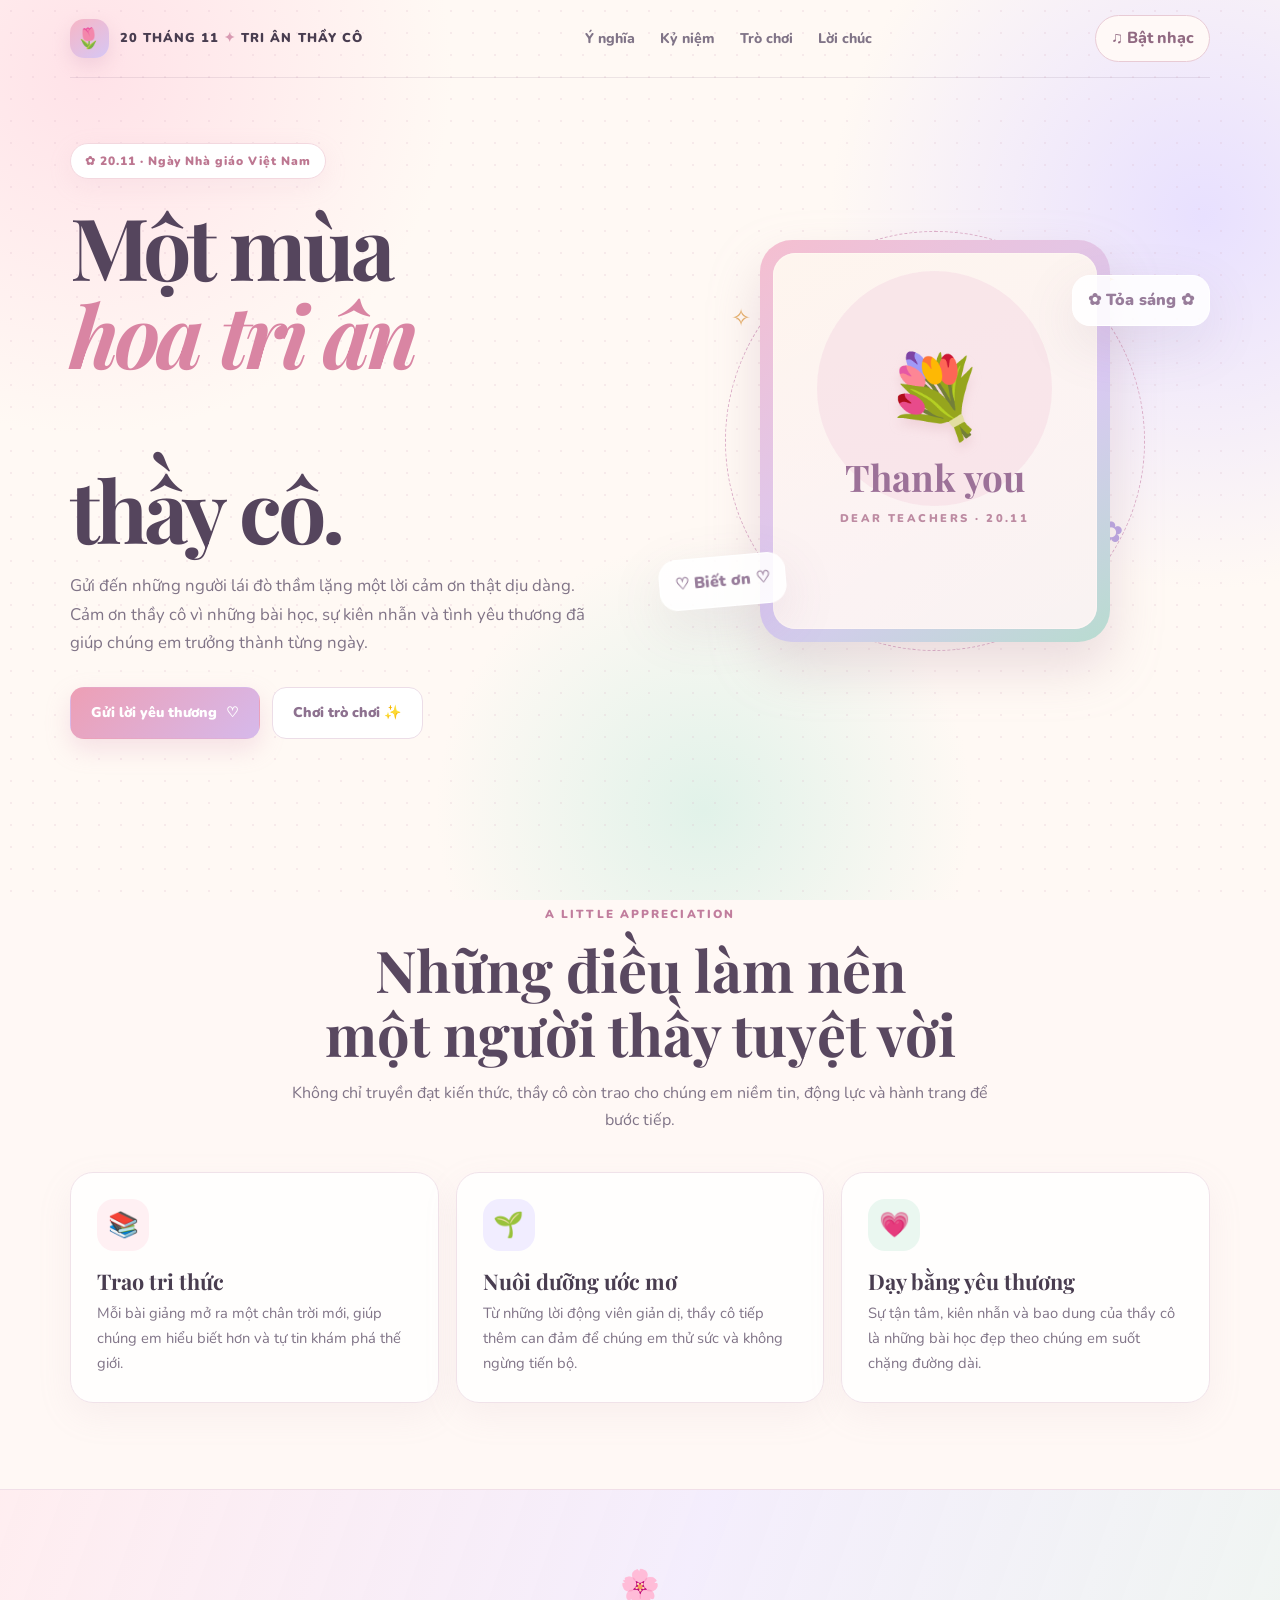
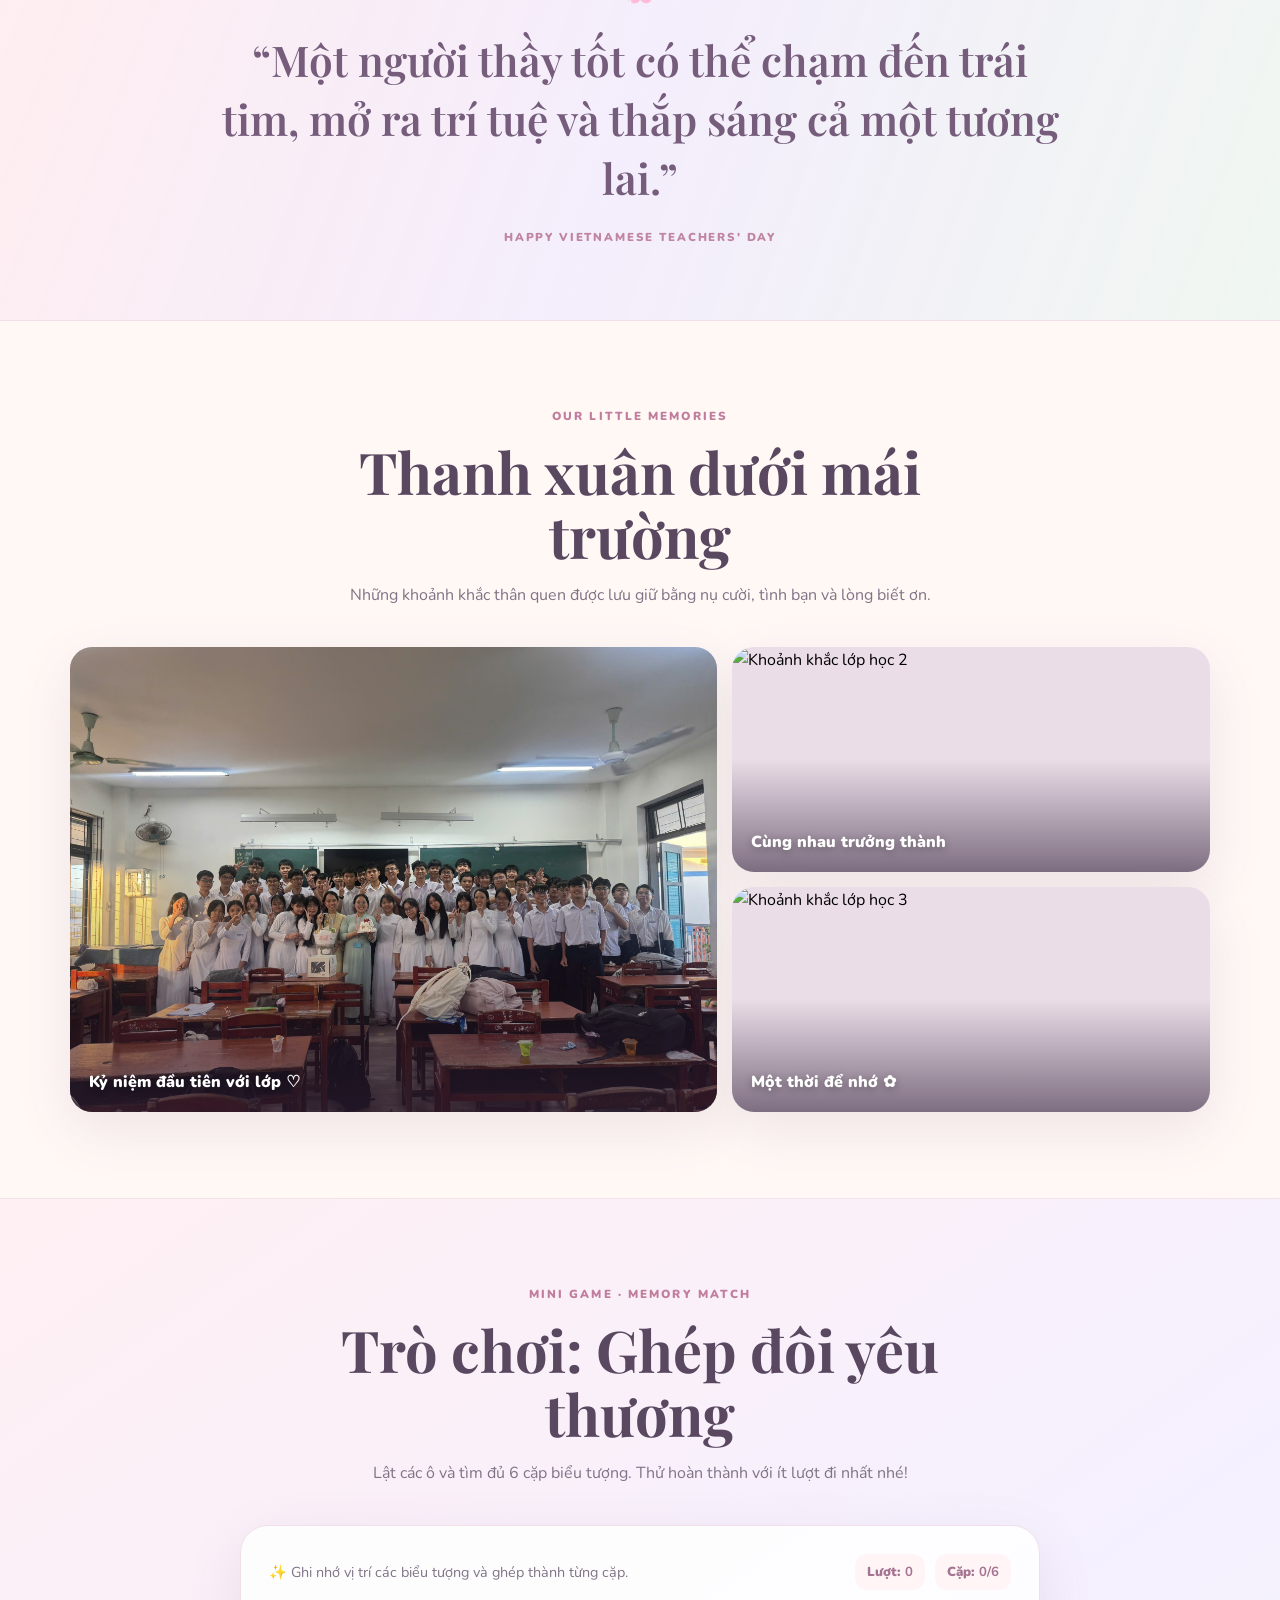
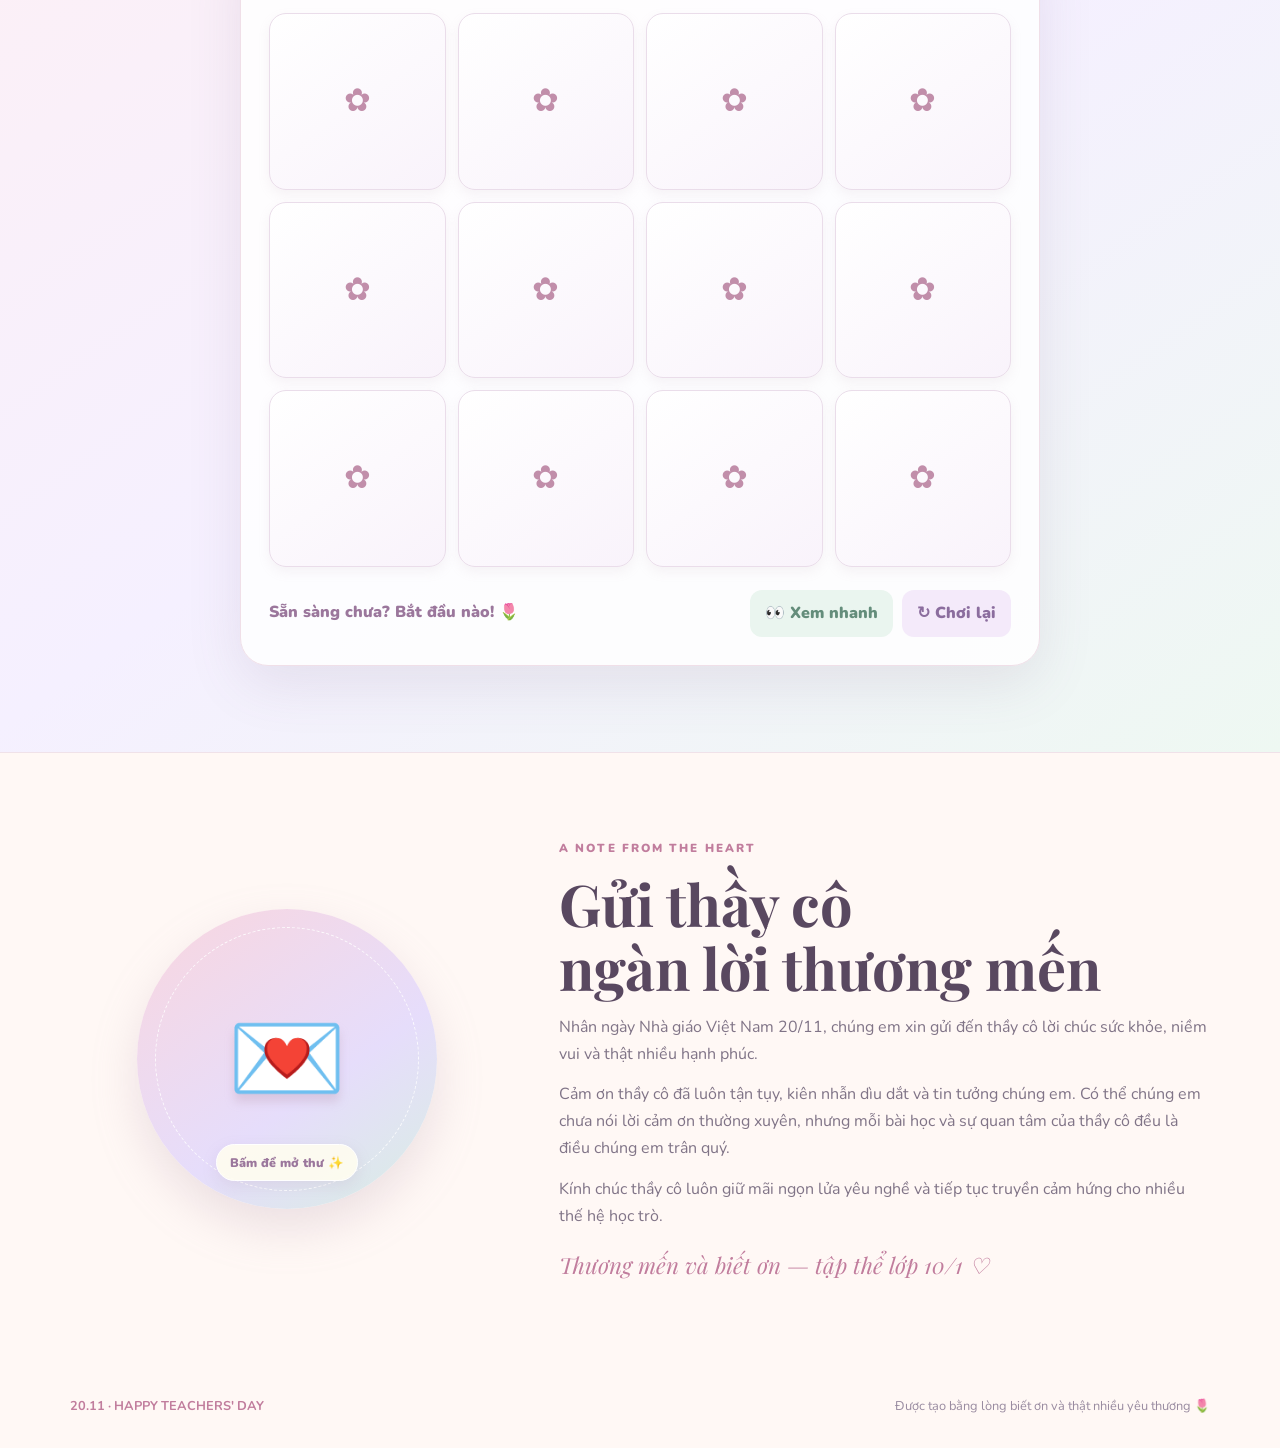
==== index.html @ 90477f78 "Implement memory modal for first memory photo Add modal for displaying special memory and its intera" ====
<!doctype html>
<html lang="vi">
<head>
<meta charset="utf-8">
<meta name="viewport" content="width=device-width,initial-scale=1">
<meta name="theme-color" content="#fff4f0">
<title>20/11 — Gửi ngàn lời tri ân</title>
<meta name="description" content="Một góc nhỏ dễ thương để gửi lời biết ơn đến thầy cô nhân ngày Nhà giáo Việt Nam 20/11.">
<link rel="preconnect" href="https://fonts.googleapis.com">
<link rel="preconnect" href="https://fonts.gstatic.com" crossorigin>
<link href="https://fonts.googleapis.com/css2?family=DM+Sans:wght@400;500;600;700;800&family=Nunito:wght@400;500;600;700;800;900&family=Playfair+Display:wght@600;700&display=swap" rel="stylesheet">
<style>
:root{
 --ink:#493d50;--muted:#807487;--pink:#ef9db2;--pink2:#ffd9df;--lav:#c9b9ec;
 --cream:#fff9ef;--mint:#c7e5d9;--yellow:#f5d995;--white:#fffdfb;
 --shadow:0 18px 55px rgba(119,91,120,.12);--line:rgba(116,91,122,.13);
 --sans:"Nunito","DM Sans",sans-serif;--serif:"Playfair Display",Georgia,serif;
}
*{box-sizing:border-box}html{scroll-behavior:smooth}
body{margin:0;color:var(--ink);font-family:var(--sans);line-height:1.7;overflow-x:hidden;background:#fff8f5}
body:before{content:"";position:fixed;inset:0;z-index:-3;background:
 radial-gradient(circle at 7% 8%,#ffe2e8 0,transparent 25%),
 radial-gradient(circle at 94% 24%,#e8e0ff 0,transparent 27%),
 radial-gradient(circle at 55% 90%,#e1f2e9 0,transparent 25%),#fff9f4}
body:after{content:"";position:fixed;inset:0;z-index:-2;pointer-events:none;opacity:.22;background-image:radial-gradient(#d8b8c7 1px,transparent 1px);background-size:22px 22px}
a{color:inherit;text-decoration:none}button{font:inherit}.wrap{width:min(1140px,calc(100% - 42px));margin:auto}
header{height:78px;display:flex;align-items:center;justify-content:space-between;border-bottom:1px solid var(--line);position:relative;z-index:5}
.brand{display:flex;align-items:center;gap:11px;font-weight:900;letter-spacing:.08em;font-size:.8rem}
.brand-icon{width:39px;height:39px;border-radius:14px;background:linear-gradient(145deg,#f7b6c5,#d6c7f5);display:grid;place-items:center;color:white;font-size:1.25rem;box-shadow:0 7px 18px #d8a9c455}
nav{display:flex;gap:25px;color:var(--muted);font-size:.88rem;font-weight:800}nav a:hover{color:#d87999}
.music{border:1px solid #e8cbd5;background:#fff9f7;color:#916a82;border-radius:99px;padding:9px 15px;font-weight:800;cursor:pointer;transition:.2s}.music:hover{transform:translateY(-2px);box-shadow:var(--shadow)}
.hero{min-height:650px;display:grid;grid-template-columns:1fr 1fr;align-items:center;gap:38px;padding:65px 0 80px;position:relative}
.pill{display:inline-flex;align-items:center;gap:8px;background:#fff;border:1px solid #f3d8df;border-radius:99px;padding:7px 14px;color:#bd7791;font-size:.75rem;font-weight:900;letter-spacing:.08em;box-shadow:0 7px 25px #dcaec022}
h1{font:700 clamp(3.4rem,6.7vw,6.2rem)/1.02 var(--serif);letter-spacing:-.045em;margin:23px 0 20px;color:#55455d}
h1 span{display:block;color:#d985a3;font-style:italic}
.hero p{color:var(--muted);font-size:1.05rem;max-width:520px}
.actions{display:flex;gap:12px;flex-wrap:wrap;margin-top:29px}.btn{display:inline-flex;align-items:center;justify-content:center;gap:9px;padding:13px 20px;border-radius:14px;font-weight:900;font-size:.88rem;transition:.25s;cursor:pointer;border:1px solid transparent}
.btn-primary{background:linear-gradient(135deg,#ed9fb5,#d6b9eb);color:white;box-shadow:0 10px 24px #d99bb744}.btn-primary:hover{transform:translateY(-4px);box-shadow:0 15px 30px #d99bb766}
.btn-soft{background:#fff;border-color:#ecdde7;color:#8d718f}.btn-soft:hover{border-color:#d9bce6;transform:translateY(-3px)}
.hero-art{min-height:475px;position:relative;display:grid;place-items:center}
.art-halo{position:absolute;width:min(420px,88%);aspect-ratio:1;border-radius:50%;border:1px dashed #dcaec8;animation:spin 42s linear infinite}
.art-halo:before,.art-halo:after{content:"✿";position:absolute;color:#e7a3b8;font-size:1.8rem}.art-halo:before{top:8%;left:15%}.art-halo:after{right:5%;bottom:22%;color:#b9a5e2}
@keyframes spin{to{transform:rotate(360deg)}}
.book{width:min(350px,76%);aspect-ratio:4/4.6;position:relative;filter:drop-shadow(0 25px 25px #b18ca044);animation:bob 5s ease-in-out infinite}
@keyframes bob{0%,100%{transform:translateY(0) rotate(-2deg)}50%{transform:translateY(-13px) rotate(1deg)}}
.book-cover{height:100%;border-radius:32px;background:linear-gradient(145deg,#f5bfd0,#d9c9f2 58%,#b8dcd0);padding:13px;position:relative;overflow:hidden}
.book-cover:before{content:"";position:absolute;inset:13px;border:1px solid #ffffffa8;border-radius:23px}
.book-content{height:100%;border-radius:22px;background:linear-gradient(160deg,#fff9f0ed,#fff5f5e8);display:flex;align-items:center;justify-content:center;flex-direction:column;text-align:center;position:relative;overflow:hidden}
.book-content:before{content:"";position:absolute;width:235px;height:235px;border-radius:50%;background:#f8dfe6;top:18px;opacity:.65}
.book-flower{position:relative;font-size:5rem;line-height:1.1;filter:drop-shadow(0 7px 5px #d9a5b044);animation:flower 4s ease-in-out infinite}
@keyframes flower{50%{transform:rotate(8deg) scale(1.06)}}
.book-content strong{position:relative;font:700 2.3rem var(--serif);color:#9c7198;margin-top:10px}.book-content small{position:relative;color:#bd8ba2;font-size:.7rem;font-weight:900;letter-spacing:.22em;margin-top:8px}
.floating{position:absolute;border-radius:18px;background:#ffffffdf;border:1px solid #fff;box-shadow:var(--shadow);padding:11px 15px;color:#987d9b;font-weight:900;animation:bob 4.5s ease-in-out infinite}.float-a{left:0;bottom:15%;transform:rotate(-5deg)}.float-b{right:0;top:15%;animation-delay:-2s}.spark{position:absolute;color:#e6af68;font-size:1.5rem;animation:twinkle 2.4s ease-in-out infinite}.s1{top:12%;right:17%}.s2{bottom:13%;right:18%;animation-delay:1s}.s3{left:13%;top:20%;animation-delay:.6s}
@keyframes twinkle{0%,100%{opacity:.35;transform:scale(.7) rotate(0)}50%{opacity:1;transform:scale(1.25) rotate(25deg)}}
section.content{padding:86px 0}.heading{text-align:center;max-width:700px;margin:0 auto 38px}.eyebrow{font-size:.73rem;color:#c17d9d;font-weight:1000;letter-spacing:.18em;text-transform:uppercase}
h2{font:700 clamp(2.3rem,4.5vw,3.7rem)/1.12 var(--serif);color:#594860;margin:12px 0 14px}.heading p{color:var(--muted);margin:0}
.cards{display:grid;grid-template-columns:repeat(3,1fr);gap:17px}.card{background:#ffffffc9;border:1px solid #f0e2e9;border-radius:23px;padding:26px;box-shadow:0 12px 35px #b89cb01a;transition:.3s}.card:hover{transform:translateY(-8px) rotate(-.5deg);box-shadow:var(--shadow);border-color:#e8c3d3}
.card-icon{width:52px;height:52px;border-radius:17px;display:grid;place-items:center;font-size:1.55rem;background:#fff0f3}.card:nth-child(2) .card-icon{background:#f1edff}.card:nth-child(3) .card-icon{background:#eaf7f0}
.card h3{font:700 1.35rem var(--serif);margin:16px 0 6px}.card p{color:var(--muted);font-size:.92rem;margin:0}
.quote{padding:70px 0;text-align:center;background:linear-gradient(110deg,#ffe8edaa,#f0eaffbb,#e8f5eeaa);border-block:1px solid #f1dfe8}
.quote .flower{font-size:2rem}.quote blockquote{max-width:850px;margin:15px auto;font:600 clamp(1.6rem,3.4vw,2.65rem)/1.4 var(--serif);color:#765d7c}.quote small{font-weight:1000;letter-spacing:.16em;color:#bf85a1;font-size:.72rem}
.gallery{display:grid;grid-template-columns:1.15fr .85fr;grid-template-rows:225px 225px;gap:15px}.photo{border:0;padding:0;border-radius:22px;overflow:hidden;position:relative;background:#eadde7;cursor:pointer;box-shadow:var(--shadow);text-align:left}.photo:first-child{grid-row:span 2}.photo img{width:100%;height:100%;object-fit:cover;display:block;transition:transform .65s}.photo:hover img{transform:scale(1.07)}.photo:after{content:"";position:absolute;inset:50% 0 0;background:linear-gradient(transparent,#36243e99)}.caption{position:absolute;bottom:16px;left:19px;color:white;z-index:1;font-weight:900;text-shadow:0 2px 8px #0005}
.message{display:grid;grid-template-columns:.8fr 1.2fr;gap:55px;align-items:center}.letter-art{width:min(300px,100%);aspect-ratio:1;margin:auto;border-radius:50%;background:linear-gradient(145deg,#f9d6df,#e6ddfb 60%,#d8eee3);display:grid;place-items:center;position:relative;box-shadow:0 20px 45px #b99eb044;animation:bob 6s ease-in-out infinite}.letter-art:before{content:"";position:absolute;inset:18px;border:1px dashed #ffffffd9;border-radius:50%}.letter-art span{font-size:6rem;filter:drop-shadow(0 8px 5px #b18ca044)}
.letter-open{border:0;background:transparent;cursor:pointer;position:relative;z-index:1;border-radius:50%;width:100%;height:100%;display:grid;place-items:center}.letter-open:focus-visible{outline:4px solid #bd8ba2;outline-offset:5px}.letter-hint{position:absolute;bottom:28px;background:#fffdf0e8;color:#9b779c;border:1px solid #fff;border-radius:99px;padding:7px 13px;font-size:.78rem;font-weight:1000;box-shadow:0 5px 16px #9d789522}
.modal{display:none;position:fixed;inset:0;z-index:30;background:#45354f99;backdrop-filter:blur(7px);padding:20px;align-items:center;justify-content:center}.modal.open{display:flex;animation:fadeIn .25s ease}@keyframes fadeIn{from{opacity:0}to{opacity:1}}.letter-paper,.secret-paper{width:min(590px,100%);max-height:85vh;overflow:auto;background:linear-gradient(160deg,#fffdf8,#fff4f6);border:1px solid #fff;border-radius:25px;padding:clamp(24px,5vw,42px);box-shadow:0 25px 80px #35243e55;position:relative;text-align:center}.paper-flower{font-size:2.5rem}.letter-paper h3,.secret-paper h3{font:700 clamp(1.8rem,5vw,2.5rem) var(--serif);color:#9b7195;margin:10px 0 18px}.letter-paper p,.secret-paper p{color:#827487;line-height:1.9;text-align:left}.paper-sign{font:italic 1.3rem var(--serif);color:#c17d9d;margin-top:20px}.modal-close{position:absolute;right:14px;top:12px;border:0;background:#f6e8ef;color:#946d89;width:38px;height:38px;border-radius:50%;font-size:1.5rem;cursor:pointer}
.paper-action{margin-top:18px;border:0;border-radius:13px;padding:12px 20px;background:linear-gradient(135deg,#ed9fb5,#d6b9eb);color:white;font-weight:1000;cursor:pointer}
.secret-unlock{display:none;margin-top:15px;padding:22px;border-radius:18px;background:linear-gradient(135deg,#fff2d9,#fbe8f0,#eee9ff);border:1px dashed #d7b3cc;text-align:center;animation:pop .55s ease}.secret-unlock.show{display:block}.secret-unlock .gift{font-size:2.8rem}.secret-unlock h3{font:700 1.55rem var(--serif);color:#a16f91;margin:7px 0}.secret-unlock p{color:#806f84;margin:8px 0 0}
.win-note{padding:18px}.message-copy{color:var(--muted)}.message-copy p{margin:0 0 13px}.sign{font:italic 1.4rem var(--serif);color:#c17d9d;margin-top:20px}
.game-section{background:linear-gradient(145deg,#fff0f3,#f5f0ff 55%,#eef8f2);border-block:1px solid #f0e2e9}
.game-panel{max-width:800px;margin:auto;background:#ffffffd9;border:1px solid #f0dfe8;border-radius:28px;padding:28px;box-shadow:var(--shadow)}
.game-top{display:flex;justify-content:space-between;gap:15px;align-items:center;flex-wrap:wrap}.game-top p{margin:0;color:var(--muted);font-size:.9rem}.game-stats{display:flex;gap:10px}.stat{background:#fff4f6;border-radius:12px;padding:7px 12px;color:#a47491;font-size:.82rem;font-weight:900}
.memory-grid{display:grid;grid-template-columns:repeat(4,1fr);gap:12px;margin:23px 0}
.tile{border:1px solid #eaddea;background:linear-gradient(145deg,#fff,#f9f3fb);border-radius:17px;aspect-ratio:1;cursor:pointer;display:grid;place-items:center;font-size:2rem;color:#c18eaa;box-shadow:0 5px 12px #b99eb01c;transition:transform .2s,background .2s;position:relative;overflow:hidden}
.tile:hover{transform:translateY(-3px)}.tile .face{display:none}.tile.flipped,.tile.matched{background:linear-gradient(145deg,#fff0f4,#f0eaff);border-color:#e3bfd2}.tile.flipped .back,.tile.matched .back{display:none}.tile.flipped .face,.tile.matched .face{display:block}.tile.matched{background:#edf8f1;border-color:#b9dfcb;cursor:default}
.game-bottom{display:flex;align-items:center;justify-content:space-between;gap:15px;flex-wrap:wrap}.game-message{font-weight:900;color:#9b779c;min-height:28px}.game-actions{display:flex;gap:9px}.game-btn{border:0;border-radius:12px;padding:10px 15px;font-weight:900;cursor:pointer}.restart{background:#f4eafa;color:#8b6d9e}.hint{background:#eaf5ef;color:#648d7b}.win-note{display:none;text-align:center;padding:15px;background:#edf8f1;border-radius:15px;color:#648d7b;font-weight:900;margin-top:15px}.win-note.show{display:block;animation:pop .45s ease}
@keyframes pop{0%{transform:scale(.8);opacity:0}100%{transform:scale(1);opacity:1}}
footer{padding:30px 0;color:#998ba0;font-size:.8rem}.foot{display:flex;justify-content:space-between;gap:15px;align-items:center}.foot strong{color:#c17d9d}
.reveal{opacity:0;transform:translateY(25px);transition:opacity .8s,transform .8s}.reveal.show{opacity:1;transform:none}
.lightbox{position:fixed;inset:0;background:#241a2beF;z-index:20;display:none;align-items:center;justify-content:center;padding:22px}.lightbox.open{display:flex}.lightbox img{max-width:100%;max-height:86vh;object-fit:contain;border-radius:12px}.close{position:absolute;right:20px;top:18px;width:42px;height:42px;border:1px solid #ffffff77;border-radius:50%;background:#ffffff15;color:white;font-size:1.5rem;cursor:pointer}
.confetti{position:fixed;z-index:30;top:-20px;width:9px;height:14px;pointer-events:none;animation:fall 2.7s linear forwards;border-radius:3px}@keyframes fall{to{transform:translateY(110vh) rotate(720deg);opacity:0}}
@media(max-width:800px){nav{display:none}.hero{grid-template-columns:1fr;padding:45px 0 65px;gap:0}.hero-art{order:-1;min-height:410px}.cards{grid-template-columns:1fr}.card{padding:23px}.message{grid-template-columns:1fr;gap:30px}.letter-art{max-width:220px}.letter-art span{font-size:4.7rem}section.content{padding:68px 0}}
@media(max-width:500px){.wrap{width:calc(100% - 30px)}header{height:68px}.brand{font-size:.66rem}.music{font-size:.73rem;padding:8px 11px}h1{font-size:3.35rem}.hero-art{min-height:340px}.book{width:68%}.book-flower{font-size:4rem}.book-content strong{font-size:1.9rem}.float-a{left:-3px;bottom:12%}.float-b{right:-2px;top:10%}.gallery{grid-template-columns:1fr;grid-template-rows:230px 180px 180px}.photo:first-child{grid-row:auto}.memory-grid{gap:8px}.tile{border-radius:13px;font-size:1.7rem}.game-panel{padding:17px}.foot{flex-direction:column;text-align:center}.hero p{font-size:.96rem}}
@media(prefers-reduced-motion:reduce){*,*:before,*:after{animation:none!important;transition:none!important;scroll-behavior:auto!important}.reveal{opacity:1;transform:none}}
</style>
</head>
  <body>
<header class="wrap">
<a class="brand" href="#top"><span class="brand-icon">🌷</span><span>20 THÁNG 11 <span style="color:#d99ab2">✦</span> TRI ÂN THẦY CÔ</span></a>
<nav><a href="#meaning">Ý nghĩa</a><a href="#moments">Kỷ niệm</a><a href="#game">Trò chơi</a><a href="#message">Lời chúc</a></nav>
<button class="music" id="musicToggle">♫ <span id="musicLabel">Bật nhạc</span></button>
</header>
<main id="top">
<section class="wrap hero">
<div>
<div class="pill">✿ 20.11 · Ngày Nhà giáo Việt Nam</div>
<h1>Một mùa<br><span>hoa tri ân</span><br>thầy cô.</h1>
<p>Gửi đến những người lái đò thầm lặng một lời cảm ơn thật dịu dàng. Cảm ơn thầy cô vì những bài học, sự kiên nhẫn và tình yêu thương đã giúp chúng em trưởng thành từng ngày.</p>
<div class="actions"><a class="btn btn-primary" href="#message">Gửi lời yêu thương <span>♡</span></a><a class="btn btn-soft" href="#game">Chơi trò chơi ✨</a></div>
</div>
<div class="hero-art">
<div class="art-halo"></div><span class="spark s1">✧</span><span class="spark s2">✦</span><span class="spark s3">✧</span>
<div class="book"><div class="book-cover"><div class="book-content"><div class="book-flower">💐</div><strong>Thank you</strong><small>DEAR TEACHERS · 20.11</small></div></div></div>
<div class="floating float-a">♡ Biết ơn ♡</div><div class="floating float-b">✿ Tỏa sáng ✿</div>
</div>
</section>

<section class="content wrap reveal" id="meaning">
<div class="heading"><div class="eyebrow">A little appreciation</div><h2>Những điều làm nên<br>một người thầy tuyệt vời</h2><p>Không chỉ truyền đạt kiến thức, thầy cô còn trao cho chúng em niềm tin, động lực và hành trang để bước tiếp.</p></div>
<div class="cards">
<article class="card"><div class="card-icon">📚</div><h3>Trao tri thức</h3><p>Mỗi bài giảng mở ra một chân trời mới, giúp chúng em hiểu biết hơn và tự tin khám phá thế giới.</p></article>
<article class="card"><div class="card-icon">🌱</div><h3>Nuôi dưỡng ước mơ</h3><p>Từ những lời động viên giản dị, thầy cô tiếp thêm can đảm để chúng em thử sức và không ngừng tiến bộ.</p></article>
<article class="card"><div class="card-icon">💗</div><h3>Dạy bằng yêu thương</h3><p>Sự tận tâm, kiên nhẫn và bao dung của thầy cô là những bài học đẹp theo chúng em suốt chặng đường dài.</p></article>
</div>
</section>

<section class="quote reveal"><div class="wrap"><div class="flower">🌸</div><blockquote>“Một người thầy tốt có thể chạm đến trái tim, mở ra trí tuệ và thắp sáng cả một tương lai.”</blockquote><small>HAPPY VIETNAMESE TEACHERS' DAY</small></div></section>

<section class="content wrap reveal" id="moments">
<div class="heading"><div class="eyebrow">Our little memories</div><h2>Thanh xuân dưới mái trường</h2><p>Những khoảnh khắc thân quen được lưu giữ bằng nụ cười, tình bạn và lòng biết ơn.</p></div>
<div class="gallery">
<button class="photo memory-photo" id="firstMemoryPhoto">
  <img loading="lazy"
  src="images/IMG_20261118_100727.jpg"
  alt="Kỷ niệm chia tay đầu tiên với lớp">
  <span class="caption">Kỷ niệm đầu tiên với lớp ♡</span>
</button>
<button class="photo" data-full="https://raw.githubusercontent.com/phong582/20-11-lop-10-1/main/images/IMG_20261118_100655.jpg"><img loading="lazy" src="https://raw.githubusercontent.com/phong582/20-11-lop-10-1/main/images/IMG_20261118_100655.jpg" alt="Khoảnh khắc lớp học 2"><span class="caption">Cùng nhau trưởng thành</span></button>
<button class="photo" data-full="https://raw.githubusercontent.com/phong582/20-11-lop-10-1/main/images/IMG_20261118_100647.jpg"><img loading="lazy" src="https://raw.githubusercontent.com/phong582/20-11-lop-10-1/main/images/IMG_20261118_100647.jpg" alt="Khoảnh khắc lớp học 3"><span class="caption">Một thời để nhớ ✿</span></button>
</div>
</section>

<section class="content game-section reveal" id="game">
<div class="wrap">
<div class="heading"><div class="eyebrow">Mini game · Memory match</div><h2>Trò chơi: Ghép đôi yêu thương</h2><p>Lật các ô và tìm đủ 6 cặp biểu tượng. Thử hoàn thành với ít lượt đi nhất nhé!</p></div>
<div class="game-panel">
<div class="game-top"><p>✨ Ghi nhớ vị trí các biểu tượng và ghép thành từng cặp.</p><div class="game-stats"><span class="stat">Lượt: <b id="moves">0</b></span><span class="stat">Cặp: <b id="pairs">0/6</b></span></div></div>
<div class="memory-grid" id="memoryGrid" aria-label="Bảng trò chơi ghép cặp"></div>
<div class="game-bottom"><div class="game-message" id="gameMessage" aria-live="polite">Sẵn sàng chưa? Bắt đầu nào! 🌷</div><div class="game-actions"><button class="game-btn hint" id="peek">👀 Xem nhanh</button><button class="game-btn restart" id="restart">↻ Chơi lại</button></div></div>
<div class="win-note" id="winNote">🎉 Tuyệt vời! Bạn đã tìm đủ 6 cặp. Bạn vừa mở khóa một điều bí mật!
<div><button class="paper-action" id="openSecret">🎁 Mở món quà bí mật</button></div>
<div class="secret-unlock" id="secretUnlock"><div class="gift">💝✨</div><h3>Món quà dành riêng cho thầy cô</h3><p>Điều quý giá nhất mà chúng em muốn gửi tặng không nằm trong hộp quà — đó là lòng biết ơn, sự trưởng thành và những cố gắng mỗi ngày. Cảm ơn thầy cô đã kiên nhẫn đồng hành cùng tập thể 10/1. Chúc thầy cô luôn mạnh khỏe, hạnh phúc và mãi giữ được ngọn lửa yêu nghề! 🌷</p><p><strong>10/1 luôn trân trọng thầy cô ♡</strong></p></div></div>
</div>
</div>
</section>

<section class="content wrap reveal" id="message">
<div class="message">
<div class="letter-art"><button class="letter-open" id="openLetter" aria-label="Bấm để mở phong bì lời chúc"><span>💌</span><small class="letter-hint">Bấm để mở thư ✨</small></button></div>
<div><div class="eyebrow">A note from the heart</div><h2>Gửi thầy cô<br>ngàn lời thương mến</h2>
<div class="message-copy"><p>Nhân ngày Nhà giáo Việt Nam 20/11, chúng em xin gửi đến thầy cô lời chúc sức khỏe, niềm vui và thật nhiều hạnh phúc.</p><p>Cảm ơn thầy cô đã luôn tận tụy, kiên nhẫn dìu dắt và tin tưởng chúng em. Có thể chúng em chưa nói lời cảm ơn thường xuyên, nhưng mỗi bài học và sự quan tâm của thầy cô đều là điều chúng em trân quý.</p><p>Kính chúc thầy cô luôn giữ mãi ngọn lửa yêu nghề và tiếp tục truyền cảm hứng cho nhiều thế hệ học trò.</p></div>
<div class="sign">Thương mến và biết ơn — tập thể lớp 10/1 ♡</div></div>
</div>
</section>
</main>

<div class="modal" id="letterModal" role="dialog" aria-modal="true" aria-labelledby="letterTitle"><div class="letter-paper"><button class="modal-close" data-close="letterModal" aria-label="Đóng thư">×</button><div class="paper-flower">🌷💌🌷</div><div class="eyebrow">A letter from class 10/1</div><h3 id="letterTitle">Gửi những người lái đò thầm lặng</h3><p>Kính gửi thầy cô thân yêu,</p><p>Nhân ngày Nhà giáo Việt Nam 20/11, tập thể lớp 10/1 xin gửi đến thầy cô lời chúc chân thành nhất. Chúc thầy cô luôn mạnh khỏe, bình an, có thật nhiều niềm vui trong cuộc sống và luôn tìm thấy hạnh phúc trên hành trình gieo mầm tri thức.</p><p>Cảm ơn thầy cô vì những bài học, sự tận tâm và cả những lần bao dung khi chúng em còn vụng về. Có thể đôi lúc chúng em chưa ngoan, chưa hiểu hết những điều thầy cô làm, nhưng chúng em sẽ luôn ghi nhớ và trân trọng.</p><p>Mong rằng mỗi ngày đến lớp của thầy cô đều có thêm một lý do để mỉm cười. Chúng em sẽ cố gắng học tập, trưởng thành và trở thành niềm tự hào của thầy cô.</p><div class="paper-sign">Với tất cả lòng biết ơn,<br>Tập thể lớp 10/1 ♡</div><button class="paper-action" data-close="letterModal">Gấp thư lại ♡</button></div></div>
<footer><div class="wrap foot"><div><strong>20.11 · HAPPY TEACHERS' DAY</strong></div><div>Được tạo bằng lòng biết ơn và thật nhiều yêu thương 🌷</div></div></footer>

<audio id="bgMusic" loop preload="none"><source src="https://raw.githubusercontent.com/phong582/20-11-lop-10-1/main/audio/d128daf42d60b3a5fe95a78695c55f2a.mp3" type="audio/mpeg"></audio>
<div class="lightbox" id="lightbox" role="dialog" aria-modal="true" aria-label="Xem ảnh lớn"><button class="close" id="closeLightbox" aria-label="Đóng">×</button><img id="largeImg" alt="Ảnh phóng to"></div>
    <script>
const audio=document.getElementById('bgMusic'),musicToggle=document.getElementById('musicToggle'),musicLabel=document.getElementById('musicLabel');let playing=false;
musicToggle.addEventListener('click',async()=>{if(!playing){try{await audio.play();playing=true;musicLabel.textContent='Tắt nhạc'}catch(e){musicLabel.textContent='Thử lại'}}else{audio.pause();playing=false;musicLabel.textContent='Bật nhạc'}});
const revealObserver=new IntersectionObserver(entries=>entries.forEach(entry=>{if(entry.isIntersecting){entry.target.classList.add('show');revealObserver.unobserve(entry.target)}}),{threshold:.12});
document.querySelectorAll('.reveal').forEach(el=>revealObserver.observe(el));
const lightbox=document.getElementById('lightbox'),largeImg=document.getElementById('largeImg');
document.querySelectorAll('.photo').forEach(photo=>photo.addEventListener('click',()=>{largeImg.src=photo.dataset.full;lightbox.classList.add('open');document.body.style.overflow='hidden'}));
function closeBox(){lightbox.classList.remove('open');largeImg.src='';document.body.style.overflow=''}
document.getElementById('closeLightbox').addEventListener('click',closeBox);lightbox.addEventListener('click',e=>{if(e.target===lightbox)closeBox()});document.addEventListener('keydown',e=>{if(e.key==='Escape'){closeBox();letterModal.classList.remove('open');document.body.style.overflow=''}});

// Mini game: 6 cặp biểu tượng, xáo trộn mỗi lần chơi.
const symbols=['🌷','📚','⭐','💗','🍀','🦋'];
const grid=document.getElementById('memoryGrid'),movesEl=document.getElementById('moves'),pairsEl=document.getElementById('pairs'),messageEl=document.getElementById('gameMessage'),winNote=document.getElementById('winNote');
let first=null,lock=false,moves=0,pairs=0,deck=[],peekTimeout=null;
function shuffle(items){const a=[...items];for(let i=a.length-1;i>0;i--){const j=Math.floor(Math.random()*(i+1));[a[i],a[j]]=[a[j],a[i]]}return a}
function renderGame(){
 clearTimeout(peekTimeout);first=null;lock=false;moves=0;pairs=0;deck=shuffle([...symbols,...symbols]);movesEl.textContent='0';pairsEl.textContent='0/6';messageEl.textContent='Sẵn sàng chưa? Bắt đầu nào! 🌷';winNote.classList.remove('show');grid.innerHTML='';
 deck.forEach((symbol,index)=>{const btn=document.createElement('button');btn.className='tile';btn.type='button';btn.setAttribute('aria-label','Ô bí mật');btn.dataset.symbol=symbol;btn.dataset.index=index;btn.innerHTML='<span class="back">✿</span><span class="face">'+symbol+'</span>';btn.addEventListener('click',()=>flip(btn));grid.appendChild(btn)});
}
function flip(tile){
 if(lock||tile.classList.contains('flipped')||tile.classList.contains('matched'))return;
 tile.classList.add('flipped');tile.setAttribute('aria-label','Biểu tượng '+tile.dataset.symbol);
 if(!first){first=tile;return}
 moves++;movesEl.textContent=moves;
 if(first.dataset.symbol===tile.dataset.symbol){
  first.classList.add('matched');tile.classList.add('matched');first.disabled=true;tile.disabled=true;first=null;pairs++;pairsEl.textContent=pairs+'/6';
  messageEl.textContent='Chính xác! Bạn tìm được một cặp rồi. ✨';
  if(pairs===6){messageEl.textContent='Bạn đã hoàn thành trò chơi!';winNote.classList.add('show');celebrate()}
 }else{
  lock=true;messageEl.textContent='Chưa trùng khớp, thử ghi nhớ vị trí nhé!';
  const previous=first;first=null;setTimeout(()=>{previous.classList.remove('flipped');tile.classList.remove('flipped');previous.setAttribute('aria-label','Ô bí mật');tile.setAttribute('aria-label','Ô bí mật');lock=false},850);
 }
}
function celebrate(){
 const colors=['#ed9fb5','#c9b9ec','#c7e5d9','#f5d995','#f6c9a8'];
 for(let i=0;i<42;i++){const bit=document.createElement('i');bit.className='confetti';bit.style.left=Math.random()*100+'vw';bit.style.background=colors[i%colors.length];bit.style.animationDelay=(Math.random()*.7)+'s';bit.style.transform='rotate('+Math.random()*180+'deg)';document.body.appendChild(bit);setTimeout(()=>bit.remove(),3600)}
}
document.getElementById('restart').addEventListener('click',renderGame);
// Mo phong bi loi chuc va dong lai khi bam nut / nen toi.
const letterModal=document.getElementById('letterModal');
document.getElementById('openLetter').addEventListener('click',()=>{letterModal.classList.add('open');document.body.style.overflow='hidden'});
document.querySelectorAll('[data-close]').forEach(btn=>btn.addEventListener('click',()=>{document.getElementById(btn.dataset.close).classList.remove('open');document.body.style.overflow=''}));
[letterModal].forEach(modal=>modal.addEventListener('click',e=>{if(e.target===modal){modal.classList.remove('open');document.body.style.overflow=''}}));
// Qua tang chi duoc mo khoa sau khi ghep du 6 cap.
document.getElementById('openSecret').addEventListener('click',()=>{document.getElementById('secretUnlock').classList.add('show');document.getElementById('openSecret').textContent='♡ Món quà đã được mở ♡';document.getElementById('openSecret').disabled=true});

document.getElementById('peek').addEventListener('click',()=>{if(lock||pairs===6)return;lock=true;const tiles=[...grid.children].filter(t=>!t.classList.contains('matched'));tiles.forEach(t=>t.classList.add('flipped'));messageEl.textContent='Hãy ghi nhớ thật nhanh nhé! 👀';clearTimeout(peekTimeout);peekTimeout=setTimeout(()=>{tiles.forEach(t=>{if(!t.classList.contains('matched'))t.classList.remove('flipped')});lock=false;messageEl.textContent='Đến lượt bạn ghép cặp!'},1100)});
renderGame();
</script>
   <div class="modal" id="memoryModal">
  <div class="letter-paper">
    <button class="modal-close" id="closeMemory">×</button>
    <div class="paper-flower">🌷💗🌷</div>
    <div class="eyebrow">A LITTLE MEMORY</div>
    <h3>Một kỷ niệm thật đặc biệt</h3>
    <p style="text-align:center;font-size:1.12rem;line-height:2">
      Dù không được nói chuyện nhưng mà siêu siêu thích cô,
      nên đã làm 1 bữa chia tay nho nhỏ.
      Đánh dấu kỉ niệm đầu tiên với lớp. 💗
    </p>
    <div class="paper-sign">
      Một kỷ niệm sẽ luôn được trân trọng ♡
    </div>
  </div>
</div>

<script>
const memoryModal = document.getElementById('memoryModal');

document.getElementById('firstMemoryPhoto').addEventListener('click', () => {
  memoryModal.classList.add('open');
  document.body.style.overflow = 'hidden';
});

document.getElementById('closeMemory').addEventListener('click', () => {
  memoryModal.classList.remove('open');
  document.body.style.overflow = '';
});

memoryModal.addEventListener('click', (e) => {
  if (e.target === memoryModal) {
    memoryModal.classList.remove('open');
    document.body.style.overflow = '';
  }
});
</script>
</body></html>
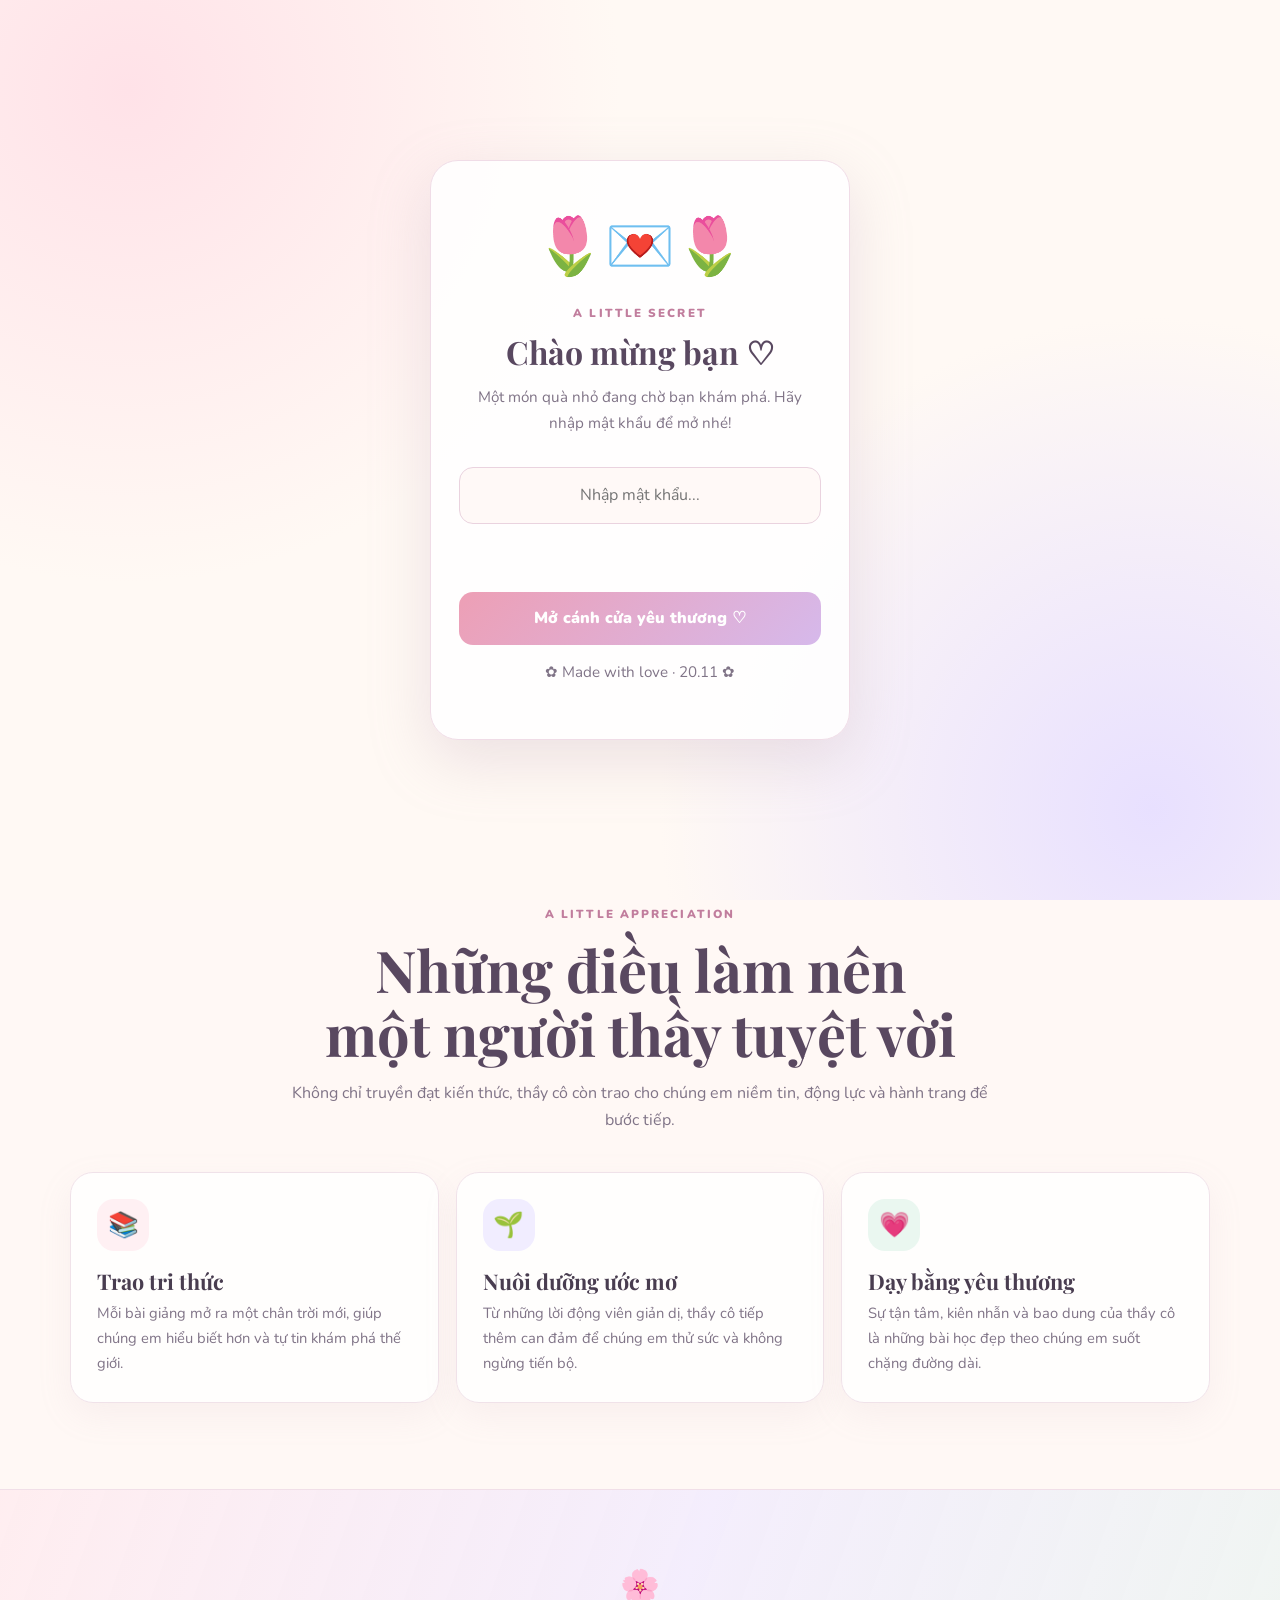
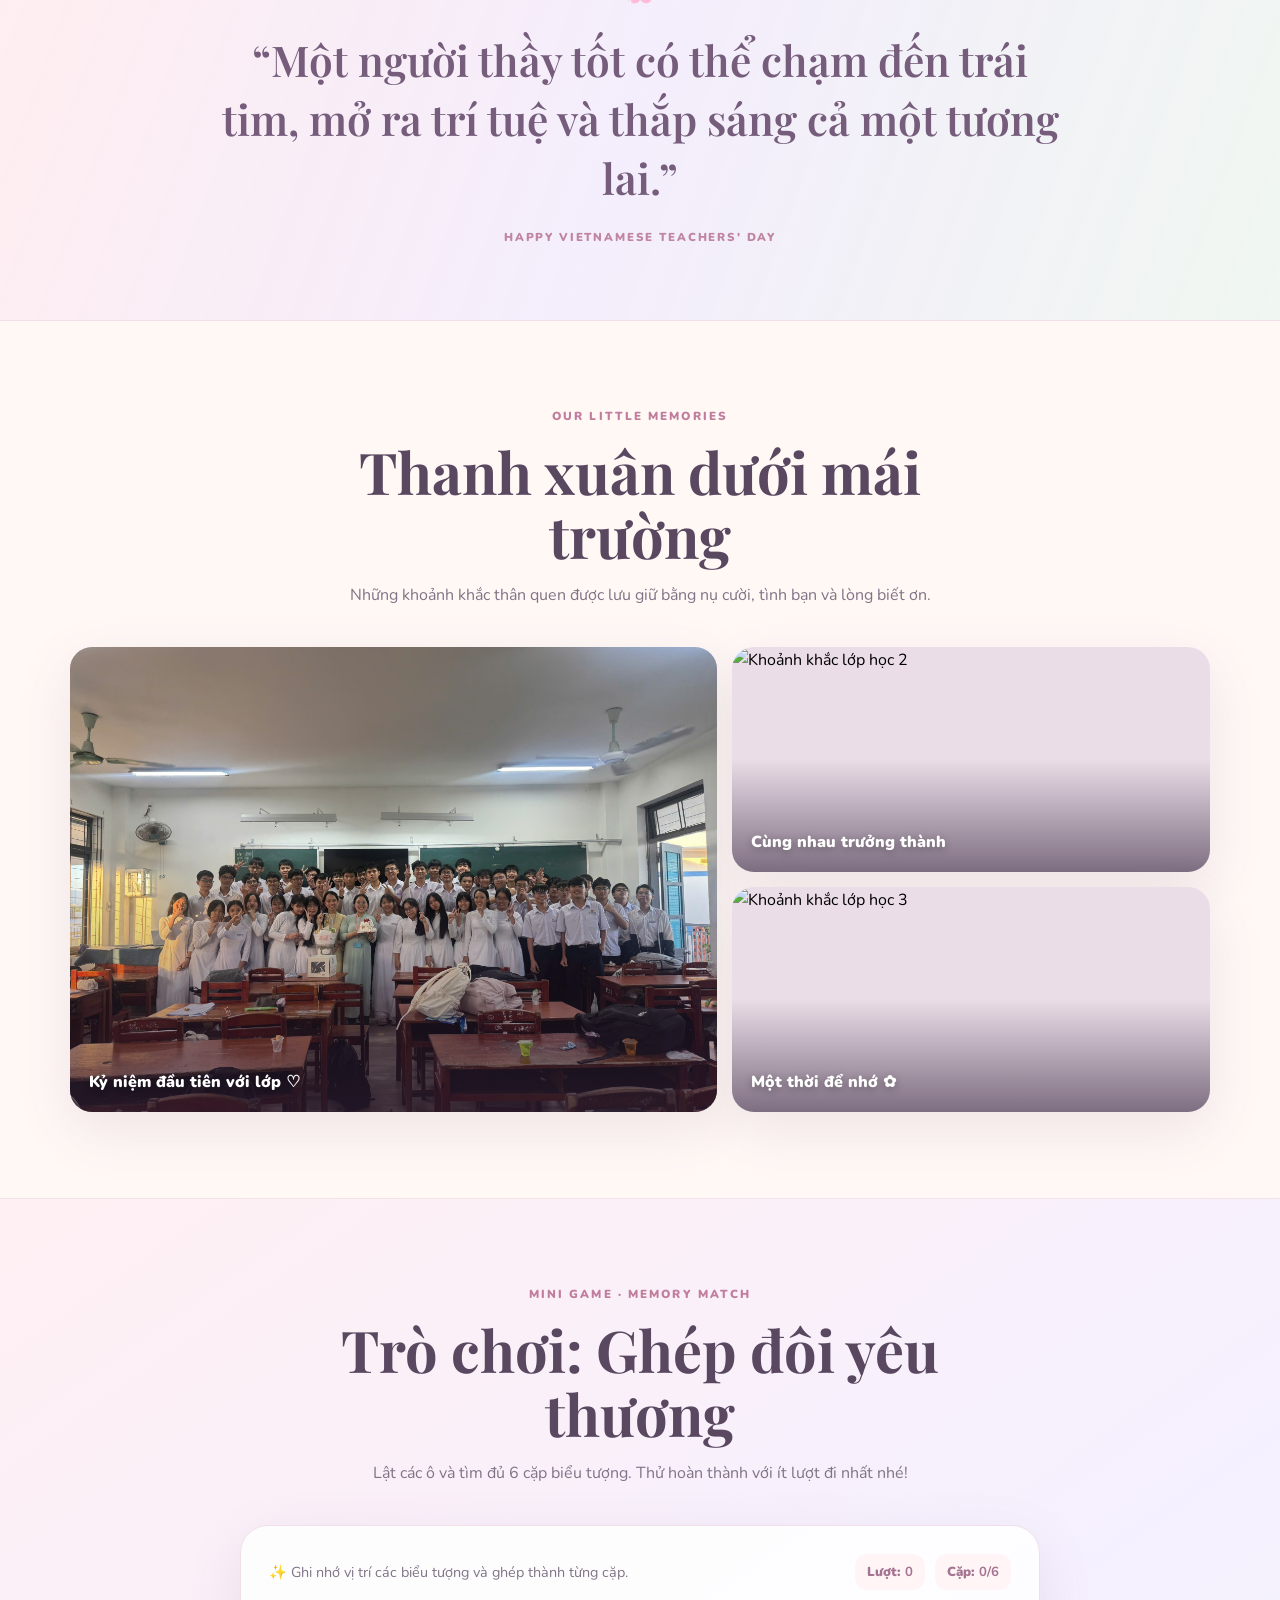
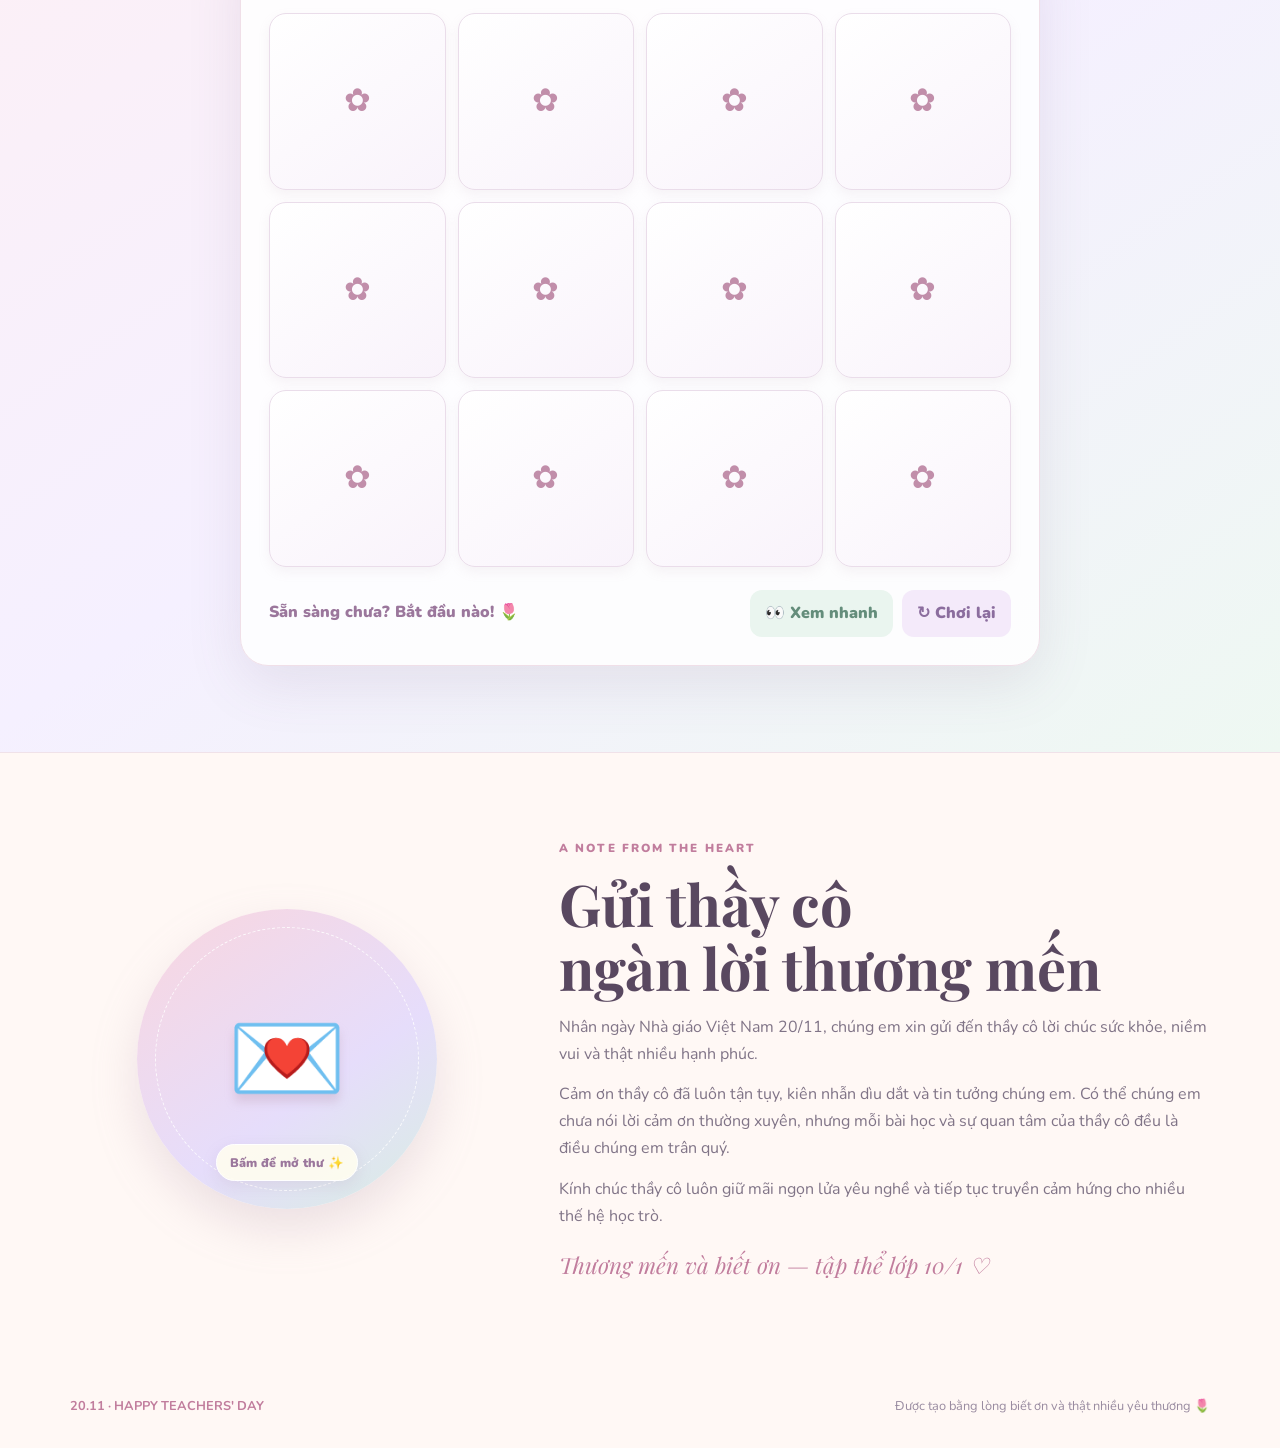
==== commit fabe6975: "Implement password screen with validation Added a password input screen with styling and functionali" ====
--- a/index.html
+++ b/index.html
@@ -81,9 +81,136 @@
 @media(max-width:800px){nav{display:none}.hero{grid-template-columns:1fr;padding:45px 0 65px;gap:0}.hero-art{order:-1;min-height:410px}.cards{grid-template-columns:1fr}.card{padding:23px}.message{grid-template-columns:1fr;gap:30px}.letter-art{max-width:220px}.letter-art span{font-size:4.7rem}section.content{padding:68px 0}}
 @media(max-width:500px){.wrap{width:calc(100% - 30px)}header{height:68px}.brand{font-size:.66rem}.music{font-size:.73rem;padding:8px 11px}h1{font-size:3.35rem}.hero-art{min-height:340px}.book{width:68%}.book-flower{font-size:4rem}.book-content strong{font-size:1.9rem}.float-a{left:-3px;bottom:12%}.float-b{right:-2px;top:10%}.gallery{grid-template-columns:1fr;grid-template-rows:230px 180px 180px}.photo:first-child{grid-row:auto}.memory-grid{gap:8px}.tile{border-radius:13px;font-size:1.7rem}.game-panel{padding:17px}.foot{flex-direction:column;text-align:center}.hero p{font-size:.96rem}}
 @media(prefers-reduced-motion:reduce){*,*:before,*:after{animation:none!important;transition:none!important;scroll-behavior:auto!important}.reveal{opacity:1;transform:none}}
+ .typed-letter {
+  color: #827487;
+  line-height: 1.9;
+  text-align: left;
+  white-space: pre-wrap;
+  overflow-wrap: anywhere;
+  min-height: 300px;
+  margin-top: 15px;
+}
+
+.typing-cursor {
+  display: inline-block;
+  color: #d985a3;
+  font-weight: 900;
+  animation: blinkCursor .75s infinite;
+}
+
+@keyframes blinkCursor {
+  50% { opacity: 0; }
+}
+ /* Màn hình nhập mật khẩu */
+.password-screen {
+  position: fixed;
+  inset: 0;
+  z-index: 9999;
+  display: flex;
+  align-items: center;
+  justify-content: center;
+  padding: 20px;
+  background:
+    radial-gradient(circle at 10% 10%, #ffe2e8, transparent 35%),
+    radial-gradient(circle at 90% 90%, #e8e0ff, transparent 35%),
+    #fff9f4;
+}
+
+.password-card {
+  width: min(420px, 100%);
+  padding: 38px 28px;
+  text-align: center;
+  background: #ffffffdf;
+  border: 1px solid #f0dce7;
+  border-radius: 28px;
+  box-shadow: 0 20px 60px #b99eb044;
+}
+
+.password-flower {
+  font-size: 3.5rem;
+  margin-bottom: 10px;
+}
+
+.password-card h2 {
+  font-size: 2rem;
+  margin: 10px 0;
+}
+
+.password-card p {
+  color: #807487;
+  font-size: .95rem;
+}
+
+.password-input {
+  width: 100%;
+  padding: 14px;
+  margin: 15px 0 12px;
+  border: 1px solid #ead3df;
+  border-radius: 14px;
+  outline: none;
+  background: #fff9f7;
+  color: #493d50;
+  font: inherit;
+  text-align: center;
+}
+
+.password-input:focus {
+  border-color: #d985a3;
+  box-shadow: 0 0 0 3px #f9dce6;
+}
+
+.password-error {
+  color: #d46e8c !important;
+  min-height: 25px;
+  font-weight: 800;
+}
+
+.password-button {
+  width: 100%;
+  padding: 13px;
+  border: 0;
+  border-radius: 14px;
+  background: linear-gradient(135deg, #ed9fb5, #d6b9eb);
+  color: white;
+  font-weight: 900;
+  cursor: pointer;
+}
 </style>
 </head>
   <body>
+   <div class="password-screen" id="passwordScreen">
+  <div class="password-card">
+    <div class="password-flower">🌷💌🌷</div>
+
+    <div class="eyebrow">A LITTLE SECRET</div>
+
+    <h2>Chào mừng bạn ♡</h2>
+
+    <p>
+      Một món quà nhỏ đang chờ bạn khám phá.
+      Hãy nhập mật khẩu để mở nhé!
+    </p>
+
+    <form id="passwordForm">
+      <input
+        class="password-input"
+        id="passwordInput"
+        type="password"
+        placeholder="Nhập mật khẩu..."
+        autocomplete="off"
+        required
+      >
+
+      <p class="password-error" id="passwordError"></p>
+
+      <button class="password-button" type="submit">
+        Mở cánh cửa yêu thương ♡
+      </button>
+    </form>
+
+    <p>✿ Made with love · 20.11 ✿</p>
+  </div>
+   </div>
 <header class="wrap">
 <a class="brand" href="#top"><span class="brand-icon">🌷</span><span>20 THÁNG 11 <span style="color:#d99ab2">✦</span> TRI ÂN THẦY CÔ</span></a>
 <nav><a href="#meaning">Ý nghĩa</a><a href="#moments">Kỷ niệm</a><a href="#game">Trò chơi</a><a href="#message">Lời chúc</a></nav>
@@ -153,18 +280,44 @@
 </section>
 </main>
 
-<div class="modal" id="letterModal" role="dialog" aria-modal="true" aria-labelledby="letterTitle"><div class="letter-paper"><button class="modal-close" data-close="letterModal" aria-label="Đóng thư">×</button><div class="paper-flower">🌷💌🌷</div><div class="eyebrow">A letter from class 10/1</div><h3 id="letterTitle">Gửi những người lái đò thầm lặng</h3><p>Kính gửi thầy cô thân yêu,</p><p>Nhân ngày Nhà giáo Việt Nam 20/11, tập thể lớp 10/1 xin gửi đến thầy cô lời chúc chân thành nhất. Chúc thầy cô luôn mạnh khỏe, bình an, có thật nhiều niềm vui trong cuộc sống và luôn tìm thấy hạnh phúc trên hành trình gieo mầm tri thức.</p><p>Cảm ơn thầy cô vì những bài học, sự tận tâm và cả những lần bao dung khi chúng em còn vụng về. Có thể đôi lúc chúng em chưa ngoan, chưa hiểu hết những điều thầy cô làm, nhưng chúng em sẽ luôn ghi nhớ và trân trọng.</p><p>Mong rằng mỗi ngày đến lớp của thầy cô đều có thêm một lý do để mỉm cười. Chúng em sẽ cố gắng học tập, trưởng thành và trở thành niềm tự hào của thầy cô.</p><div class="paper-sign">Với tất cả lòng biết ơn,<br>Tập thể lớp 10/1 ♡</div><button class="paper-action" data-close="letterModal">Gấp thư lại ♡</button></div></div>
+<div class="modal" id="letterModal" role="dialog" aria-modal="true" aria-labelledby="letterTitle"><div class="letter-paper"><button class="modal-close" data-close="letterModal" aria-label="Đóng thư">×</button><div class="paper-flower">🌷💌🌷</div><div class="eyebrow">A letter from class 10/1</div><h3 id="letterTitle">Gửi những người lái đò thầm lặng</h3><div class="typed-letter">
+  <span id="typedContent"></span><span class="typing-cursor">|</span>
+</div><button class="paper-action" data-close="letterModal">Gấp thư lại ♡</button></div></div>
 <footer><div class="wrap foot"><div><strong>20.11 · HAPPY TEACHERS' DAY</strong></div><div>Được tạo bằng lòng biết ơn và thật nhiều yêu thương 🌷</div></div></footer>
 
-<audio id="bgMusic" loop preload="none"><source src="https://raw.githubusercontent.com/phong582/20-11-lop-10-1/main/audio/d128daf42d60b3a5fe95a78695c55f2a.mp3" type="audio/mpeg"></audio>
+<audio id="bgMusic" loop preload="none">
+  <source src="audio/Nhac-nen.mp3" type="audio/mpeg">
+</audio>
 <div class="lightbox" id="lightbox" role="dialog" aria-modal="true" aria-label="Xem ảnh lớn"><button class="close" id="closeLightbox" aria-label="Đóng">×</button><img id="largeImg" alt="Ảnh phóng to"></div>
     <script>
+     const passwordForm = document.getElementById('passwordForm');
+const passwordInput = document.getElementById('passwordInput');
+const passwordScreen = document.getElementById('passwordScreen');
+const passwordError = document.getElementById('passwordError');
+
+passwordForm.addEventListener('submit', function(e) {
+  e.preventDefault();
+
+  if (passwordInput.value === '101loveyou') {
+    passwordScreen.style.display = 'none';
+  } else {
+    passwordError.textContent = 'Mật khẩu chưa đúng, thử lại nhé! ♡';
+    passwordInput.value = '';
+    passwordInput.focus();
+  }
+});
 const audio=document.getElementById('bgMusic'),musicToggle=document.getElementById('musicToggle'),musicLabel=document.getElementById('musicLabel');let playing=false;
 musicToggle.addEventListener('click',async()=>{if(!playing){try{await audio.play();playing=true;musicLabel.textContent='Tắt nhạc'}catch(e){musicLabel.textContent='Thử lại'}}else{audio.pause();playing=false;musicLabel.textContent='Bật nhạc'}});
 const revealObserver=new IntersectionObserver(entries=>entries.forEach(entry=>{if(entry.isIntersecting){entry.target.classList.add('show');revealObserver.unobserve(entry.target)}}),{threshold:.12});
 document.querySelectorAll('.reveal').forEach(el=>revealObserver.observe(el));
 const lightbox=document.getElementById('lightbox'),largeImg=document.getElementById('largeImg');
-document.querySelectorAll('.photo').forEach(photo=>photo.addEventListener('click',()=>{largeImg.src=photo.dataset.full;lightbox.classList.add('open');document.body.style.overflow='hidden'}));
+document.querySelectorAll('.photo:not(.memory-photo)').forEach(photo=>{
+  photo.addEventListener('click',()=>{
+    largeImg.src=photo.dataset.full;
+    lightbox.classList.add('open');
+    document.body.style.overflow='hidden';
+  });
+});
 function closeBox(){lightbox.classList.remove('open');largeImg.src='';document.body.style.overflow=''}
 document.getElementById('closeLightbox').addEventListener('click',closeBox);lightbox.addEventListener('click',e=>{if(e.target===lightbox)closeBox()});document.addEventListener('keydown',e=>{if(e.key==='Escape'){closeBox();letterModal.classList.remove('open');document.body.style.overflow=''}});
 
@@ -198,7 +351,52 @@
 document.getElementById('restart').addEventListener('click',renderGame);
 // Mo phong bi loi chuc va dong lai khi bam nut / nen toi.
 const letterModal=document.getElementById('letterModal');
-document.getElementById('openLetter').addEventListener('click',()=>{letterModal.classList.add('open');document.body.style.overflow='hidden'});
+const typedContent = document.getElementById('typedContent');
+
+const messageText = `Gửi đến: Cô Huỳnh Thị Hồng Thắm
+
+Cô Huỳnh Thị Hồng Thắm kính yêu của chúng em,
+
+Nhân ngày 20/11, tập thể 10.1 muốn gửi tới cô lời xin lỗi và lời cảm ơn từ tận đáy lòng.
+
+Chúng em biết có những lúc tuổi học trò còn vô tâm, nghịch ngợm làm cô buồn lòng, mệt mỏi. Vậy mà cô chưa từng buông tay, vẫn lặng lẽ thức khuya bên trang giáo án, lấy sự bao dung để sưởi ấm và nâng bước chúng em qua từng bài học khó. Với 10.1, cô không chỉ là người truyền lửa môn Vật lí, mà còn là người mẹ thứ hai dịu dàng dạy chúng em cách làm người.
+
+Kính chúc cô luôn mạnh khỏe, bình an để mãi rạng rỡ trên bục giảng. Tập thể 10.1 yêu cô!!!
+
+Từ: Tập thể lớp 10.1`;
+
+let charIndex = 0;
+let typingTimer = null;
+
+function typeMessage() {
+  if (charIndex >= messageText.length) {
+    clearTimeout(typingTimer);
+    return;
+  }
+
+  const char = messageText.charAt(charIndex);
+  typedContent.textContent += char;
+  charIndex++;
+
+  let delay = 35;
+
+  if (char === ',' || char === ';') delay = 220;
+  if (char === '.' || char === '!' || char === '?') delay = 420;
+  if (char === '\n') delay = 300;
+
+  typingTimer = setTimeout(typeMessage, delay);
+}
+
+document.getElementById('openLetter').addEventListener('click', () => {
+  letterModal.classList.add('open');
+  document.body.style.overflow = 'hidden';
+
+  clearTimeout(typingTimer);
+  charIndex = 0;
+  typedContent.textContent = '';
+
+  setTimeout(typeMessage, 700);
+});
 document.querySelectorAll('[data-close]').forEach(btn=>btn.addEventListener('click',()=>{document.getElementById(btn.dataset.close).classList.remove('open');document.body.style.overflow=''}));
 [letterModal].forEach(modal=>modal.addEventListener('click',e=>{if(e.target===modal){modal.classList.remove('open');document.body.style.overflow=''}}));
 // Qua tang chi duoc mo khoa sau khi ghep du 6 cap.
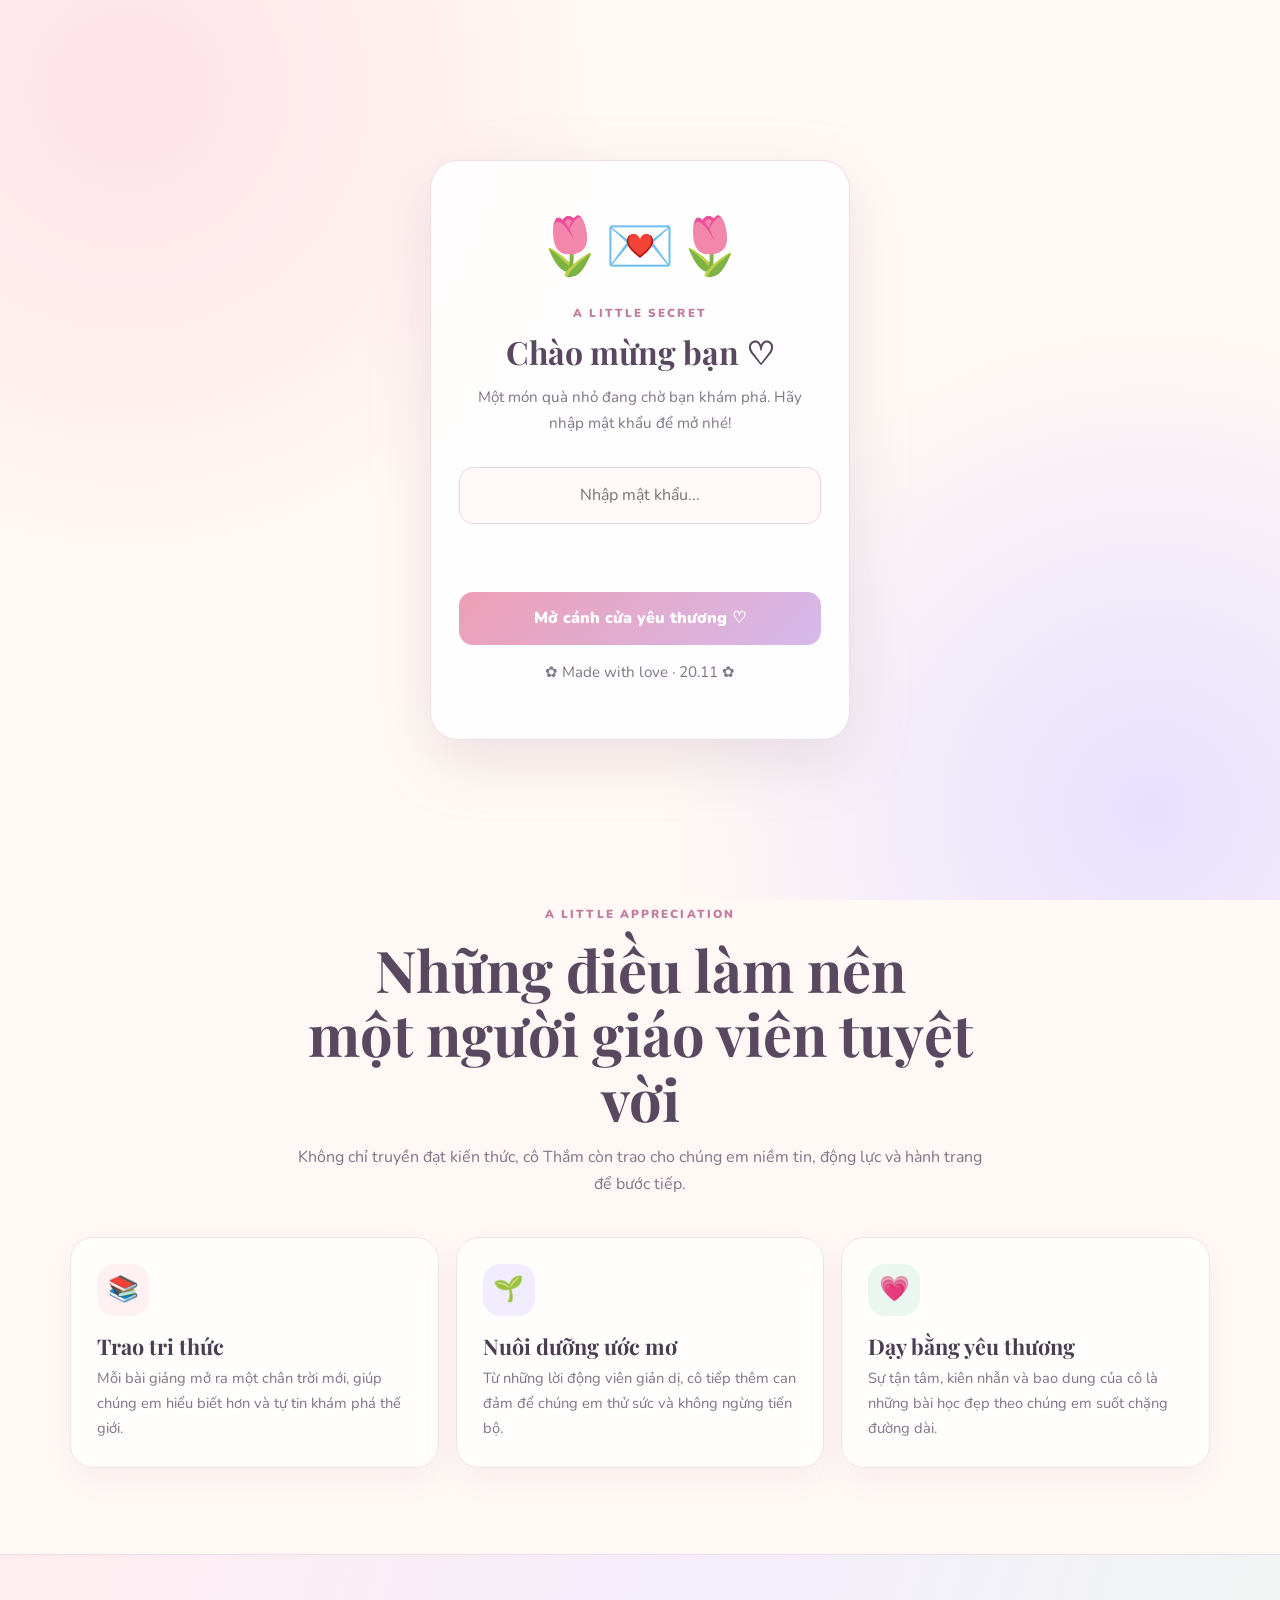
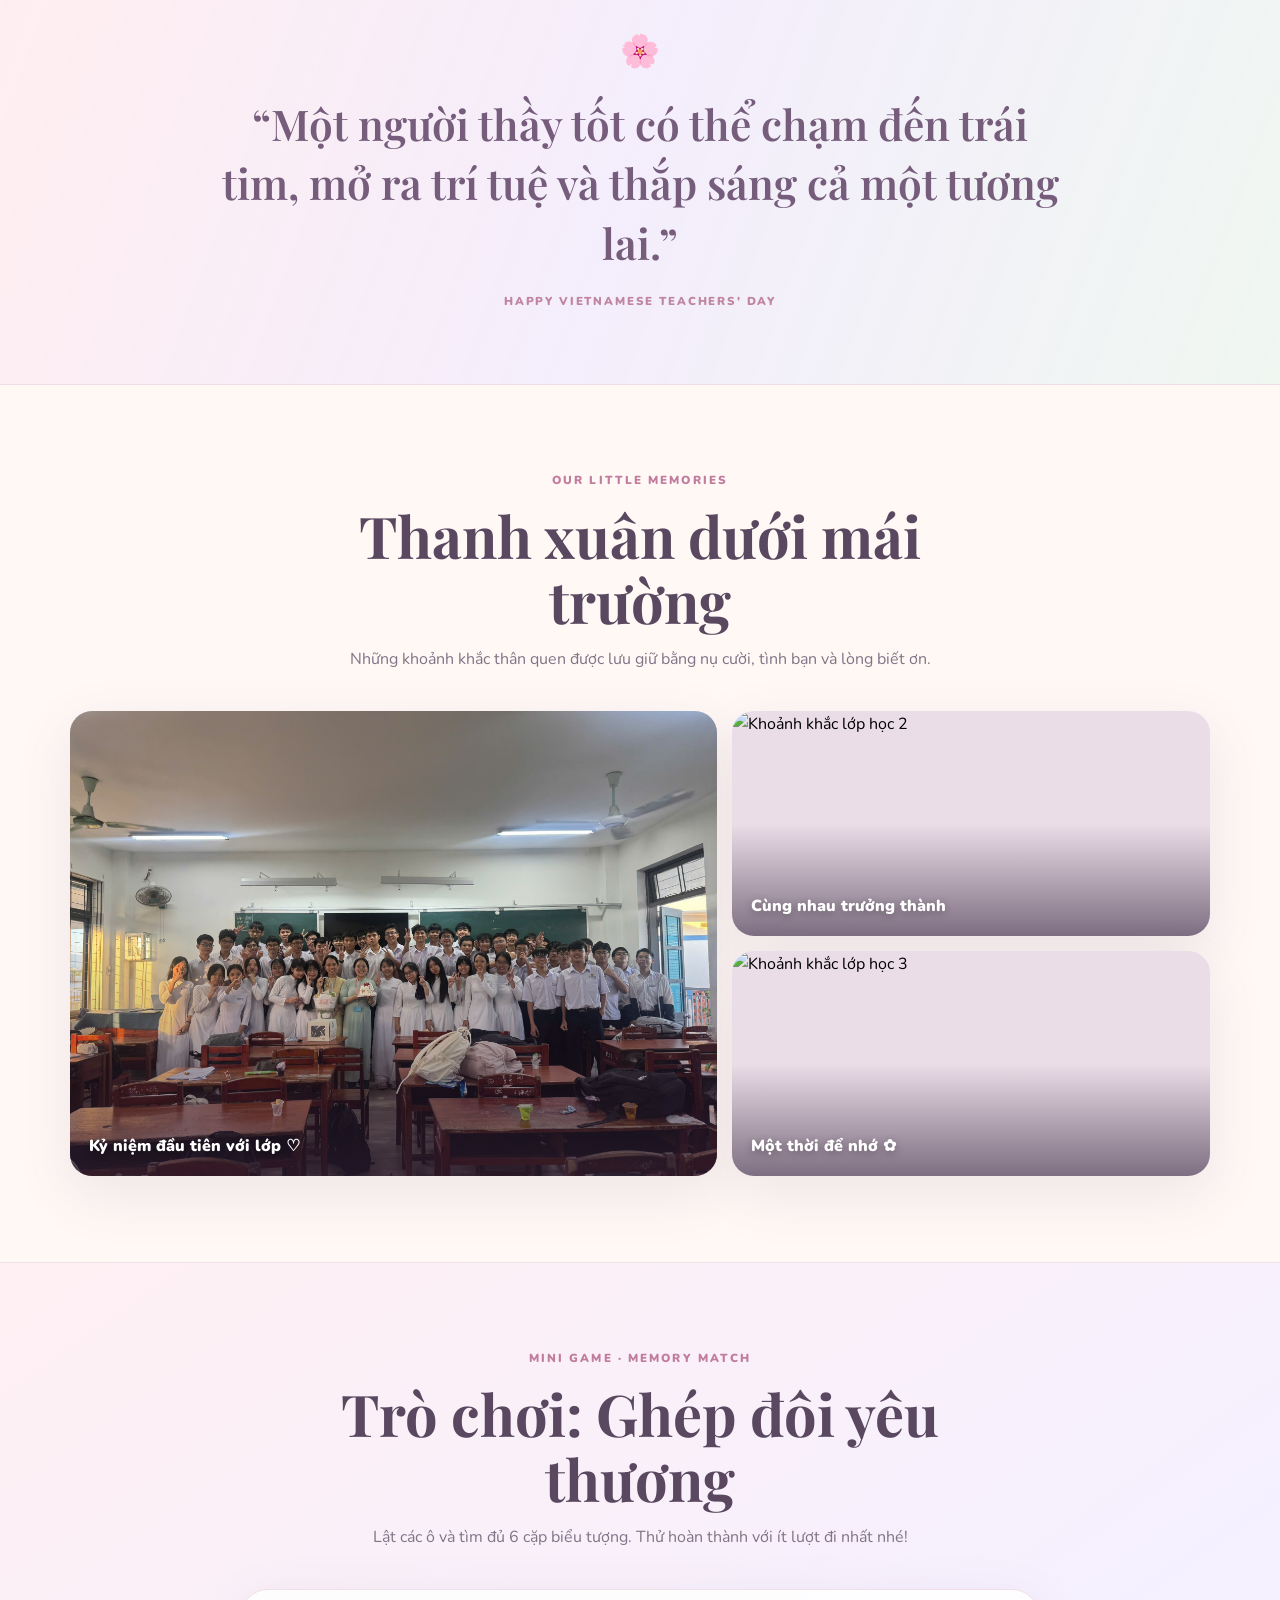
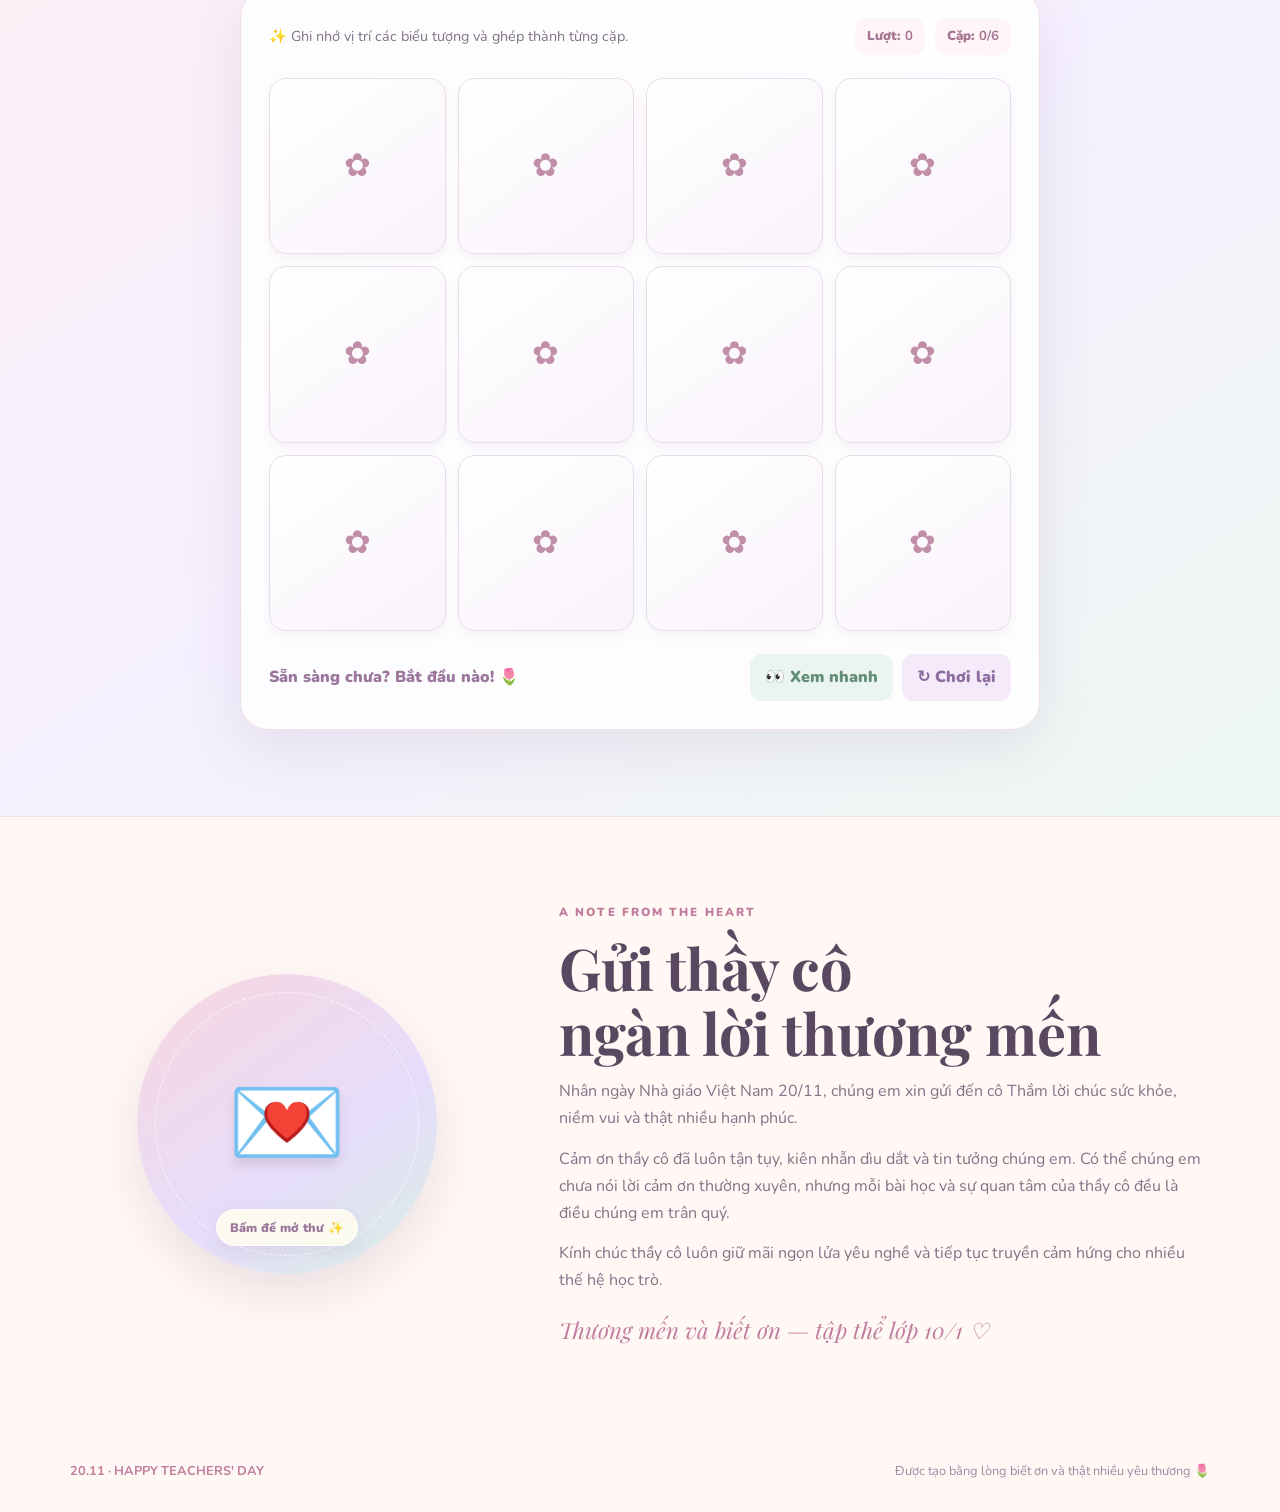
==== commit dde8d873: "Update appreciation messages for teacher Thắm" ====
--- a/index.html
+++ b/index.html
@@ -5,7 +5,7 @@
 <meta name="viewport" content="width=device-width,initial-scale=1">
 <meta name="theme-color" content="#fff4f0">
 <title>20/11 — Gửi ngàn lời tri ân</title>
-<meta name="description" content="Một góc nhỏ dễ thương để gửi lời biết ơn đến thầy cô nhân ngày Nhà giáo Việt Nam 20/11.">
+<meta name="description" content="Một góc nhỏ dễ thương để gửi lời biết ơn đến cô Thắm nhân ngày Nhà giáo Việt Nam 20/11.">
 <link rel="preconnect" href="https://fonts.googleapis.com">
 <link rel="preconnect" href="https://fonts.gstatic.com" crossorigin>
 <link href="https://fonts.googleapis.com/css2?family=DM+Sans:wght@400;500;600;700;800&family=Nunito:wght@400;500;600;700;800;900&family=Playfair+Display:wght@600;700&display=swap" rel="stylesheet">
@@ -212,7 +212,7 @@
   </div>
    </div>
 <header class="wrap">
-<a class="brand" href="#top"><span class="brand-icon">🌷</span><span>20 THÁNG 11 <span style="color:#d99ab2">✦</span> TRI ÂN THẦY CÔ</span></a>
+<a class="brand" href="#top"><span class="brand-icon">🌷</span><span>20 THÁNG 11 <span style="color:#d99ab2">✦</span> TRI ÂN CÔ THẮM</span></a>
 <nav><a href="#meaning">Ý nghĩa</a><a href="#moments">Kỷ niệm</a><a href="#game">Trò chơi</a><a href="#message">Lời chúc</a></nav>
 <button class="music" id="musicToggle">♫ <span id="musicLabel">Bật nhạc</span></button>
 </header>
@@ -220,8 +220,8 @@
 <section class="wrap hero">
 <div>
 <div class="pill">✿ 20.11 · Ngày Nhà giáo Việt Nam</div>
-<h1>Một mùa<br><span>hoa tri ân</span><br>thầy cô.</h1>
-<p>Gửi đến những người lái đò thầm lặng một lời cảm ơn thật dịu dàng. Cảm ơn thầy cô vì những bài học, sự kiên nhẫn và tình yêu thương đã giúp chúng em trưởng thành từng ngày.</p>
+<h1>Một mùa<br><span>hoa tri ân</span><br>cô Thắm.</h1>
+<p>Gửi đến những người lái đò thầm lặng một lời cảm ơn thật dịu dàng. Cảm ơn cô Thắm vì những bài học, sự kiên nhẫn và tình yêu thương đã giúp chúng em trưởng thành từng ngày.</p>
 <div class="actions"><a class="btn btn-primary" href="#message">Gửi lời yêu thương <span>♡</span></a><a class="btn btn-soft" href="#game">Chơi trò chơi ✨</a></div>
 </div>
 <div class="hero-art">
@@ -232,11 +232,11 @@
 </section>
 
 <section class="content wrap reveal" id="meaning">
-<div class="heading"><div class="eyebrow">A little appreciation</div><h2>Những điều làm nên<br>một người thầy tuyệt vời</h2><p>Không chỉ truyền đạt kiến thức, thầy cô còn trao cho chúng em niềm tin, động lực và hành trang để bước tiếp.</p></div>
+<div class="heading"><div class="eyebrow">A little appreciation</div><h2>Những điều làm nên<br>một người giáo viên tuyệt vời</h2><p>Không chỉ truyền đạt kiến thức, cô Thắm còn trao cho chúng em niềm tin, động lực và hành trang để bước tiếp.</p></div>
 <div class="cards">
 <article class="card"><div class="card-icon">📚</div><h3>Trao tri thức</h3><p>Mỗi bài giảng mở ra một chân trời mới, giúp chúng em hiểu biết hơn và tự tin khám phá thế giới.</p></article>
-<article class="card"><div class="card-icon">🌱</div><h3>Nuôi dưỡng ước mơ</h3><p>Từ những lời động viên giản dị, thầy cô tiếp thêm can đảm để chúng em thử sức và không ngừng tiến bộ.</p></article>
-<article class="card"><div class="card-icon">💗</div><h3>Dạy bằng yêu thương</h3><p>Sự tận tâm, kiên nhẫn và bao dung của thầy cô là những bài học đẹp theo chúng em suốt chặng đường dài.</p></article>
+<article class="card"><div class="card-icon">🌱</div><h3>Nuôi dưỡng ước mơ</h3><p>Từ những lời động viên giản dị, cô tiếp thêm can đảm để chúng em thử sức và không ngừng tiến bộ.</p></article>
+<article class="card"><div class="card-icon">💗</div><h3>Dạy bằng yêu thương</h3><p>Sự tận tâm, kiên nhẫn và bao dung của cô là những bài học đẹp theo chúng em suốt chặng đường dài.</p></article>
 </div>
 </section>
 
@@ -274,9 +274,9 @@
 <div class="message">
 <div class="letter-art"><button class="letter-open" id="openLetter" aria-label="Bấm để mở phong bì lời chúc"><span>💌</span><small class="letter-hint">Bấm để mở thư ✨</small></button></div>
 <div><div class="eyebrow">A note from the heart</div><h2>Gửi thầy cô<br>ngàn lời thương mến</h2>
-<div class="message-copy"><p>Nhân ngày Nhà giáo Việt Nam 20/11, chúng em xin gửi đến thầy cô lời chúc sức khỏe, niềm vui và thật nhiều hạnh phúc.</p><p>Cảm ơn thầy cô đã luôn tận tụy, kiên nhẫn dìu dắt và tin tưởng chúng em. Có thể chúng em chưa nói lời cảm ơn thường xuyên, nhưng mỗi bài học và sự quan tâm của thầy cô đều là điều chúng em trân quý.</p><p>Kính chúc thầy cô luôn giữ mãi ngọn lửa yêu nghề và tiếp tục truyền cảm hứng cho nhiều thế hệ học trò.</p></div>
+<div class="message-copy"><p>Nhân ngày Nhà giáo Việt Nam 20/11, chúng em xin gửi đến cô Thắm lời chúc sức khỏe, niềm vui và thật nhiều hạnh phúc.</p><p>Cảm ơn thầy cô đã luôn tận tụy, kiên nhẫn dìu dắt và tin tưởng chúng em. Có thể chúng em chưa nói lời cảm ơn thường xuyên, nhưng mỗi bài học và sự quan tâm của thầy cô đều là điều chúng em trân quý.</p><p>Kính chúc thầy cô luôn giữ mãi ngọn lửa yêu nghề và tiếp tục truyền cảm hứng cho nhiều thế hệ học trò.</p></div>
 <div class="sign">Thương mến và biết ơn — tập thể lớp 10/1 ♡</div></div>
-</div>
+</div> 
 </section>
 </main>
 
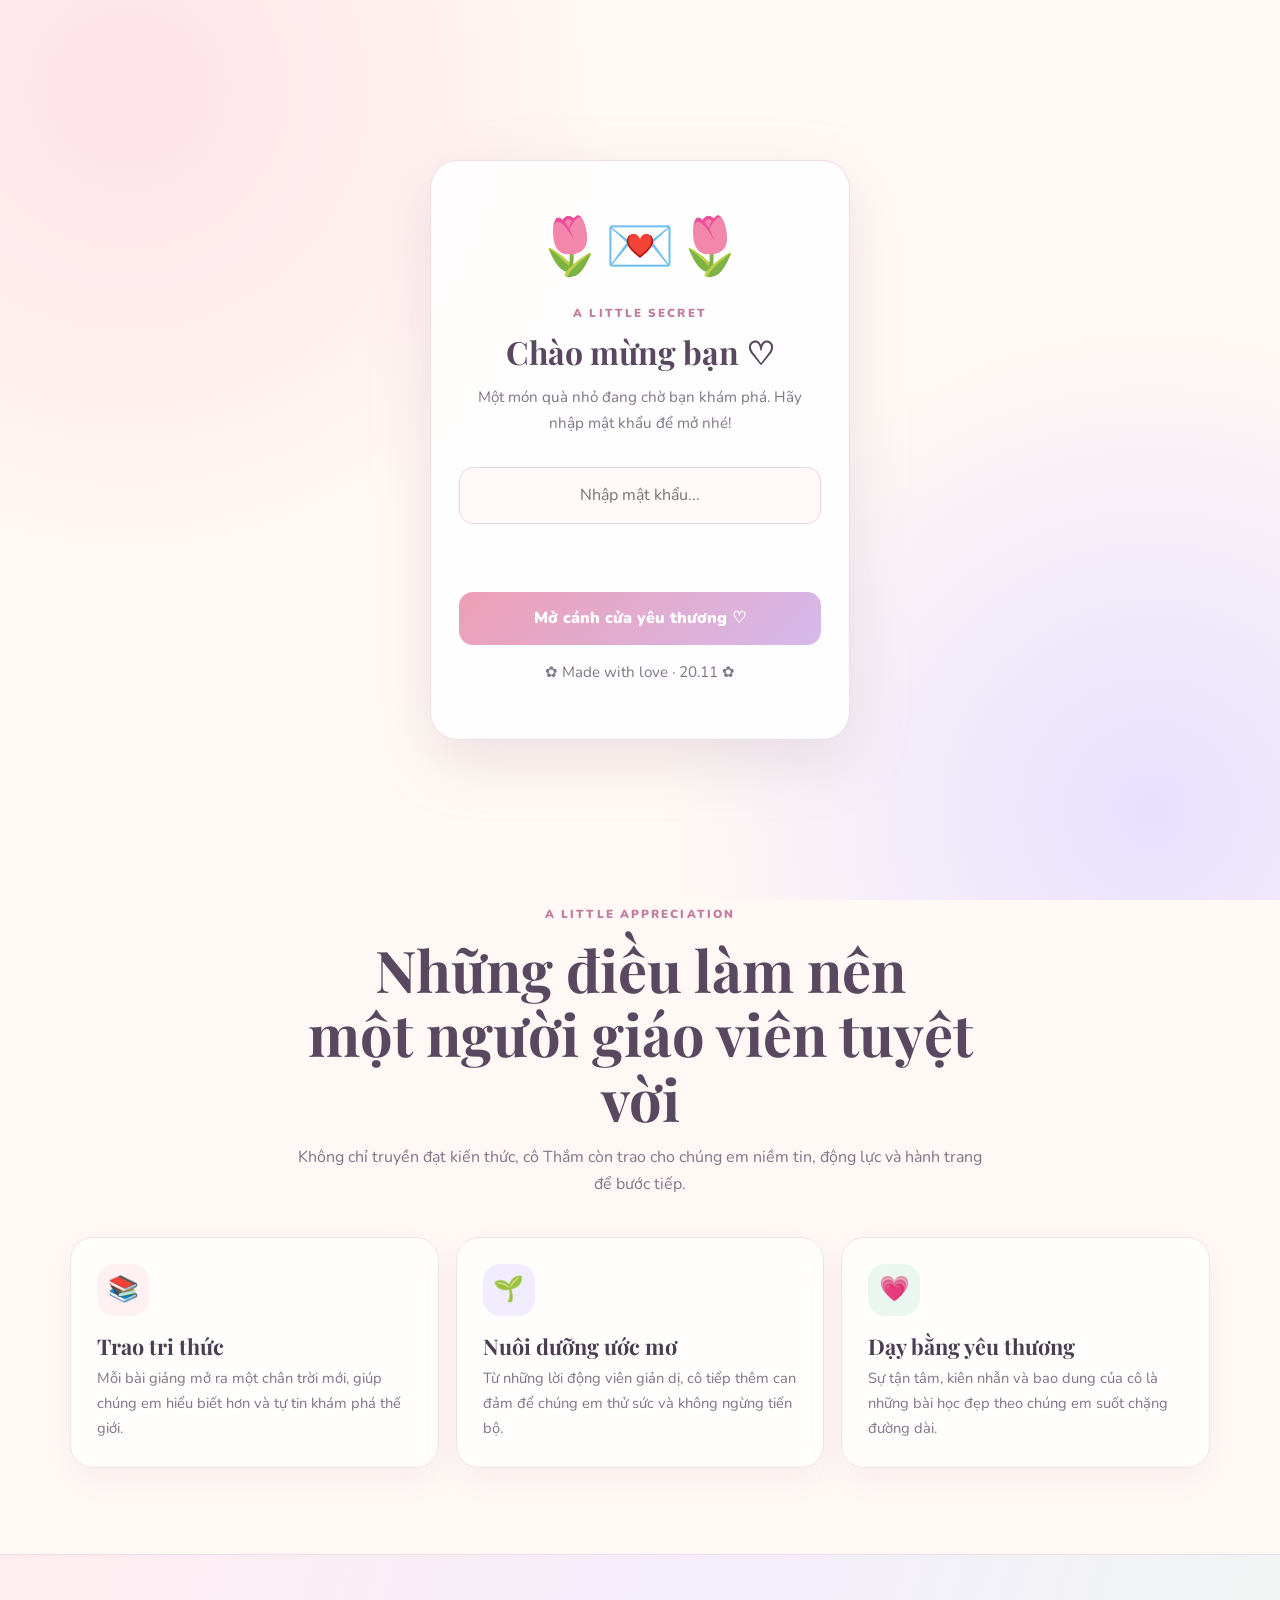
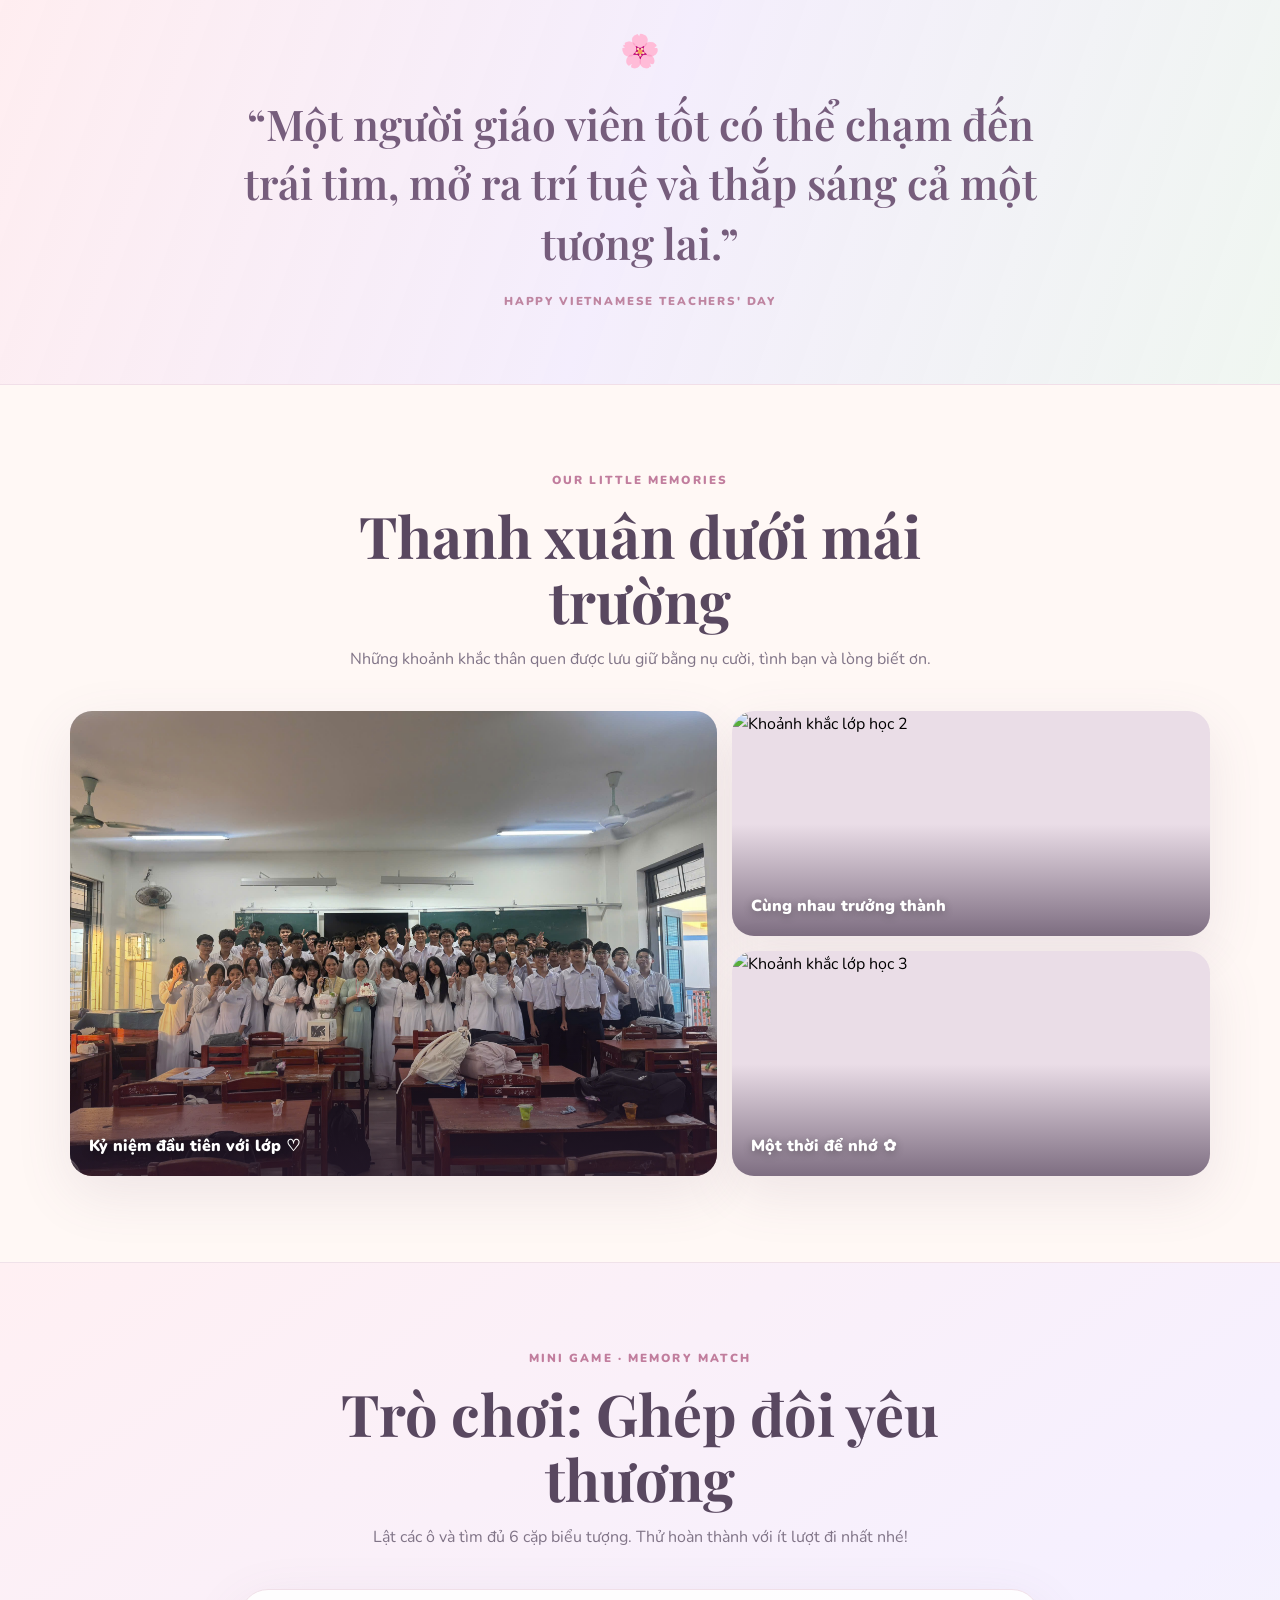
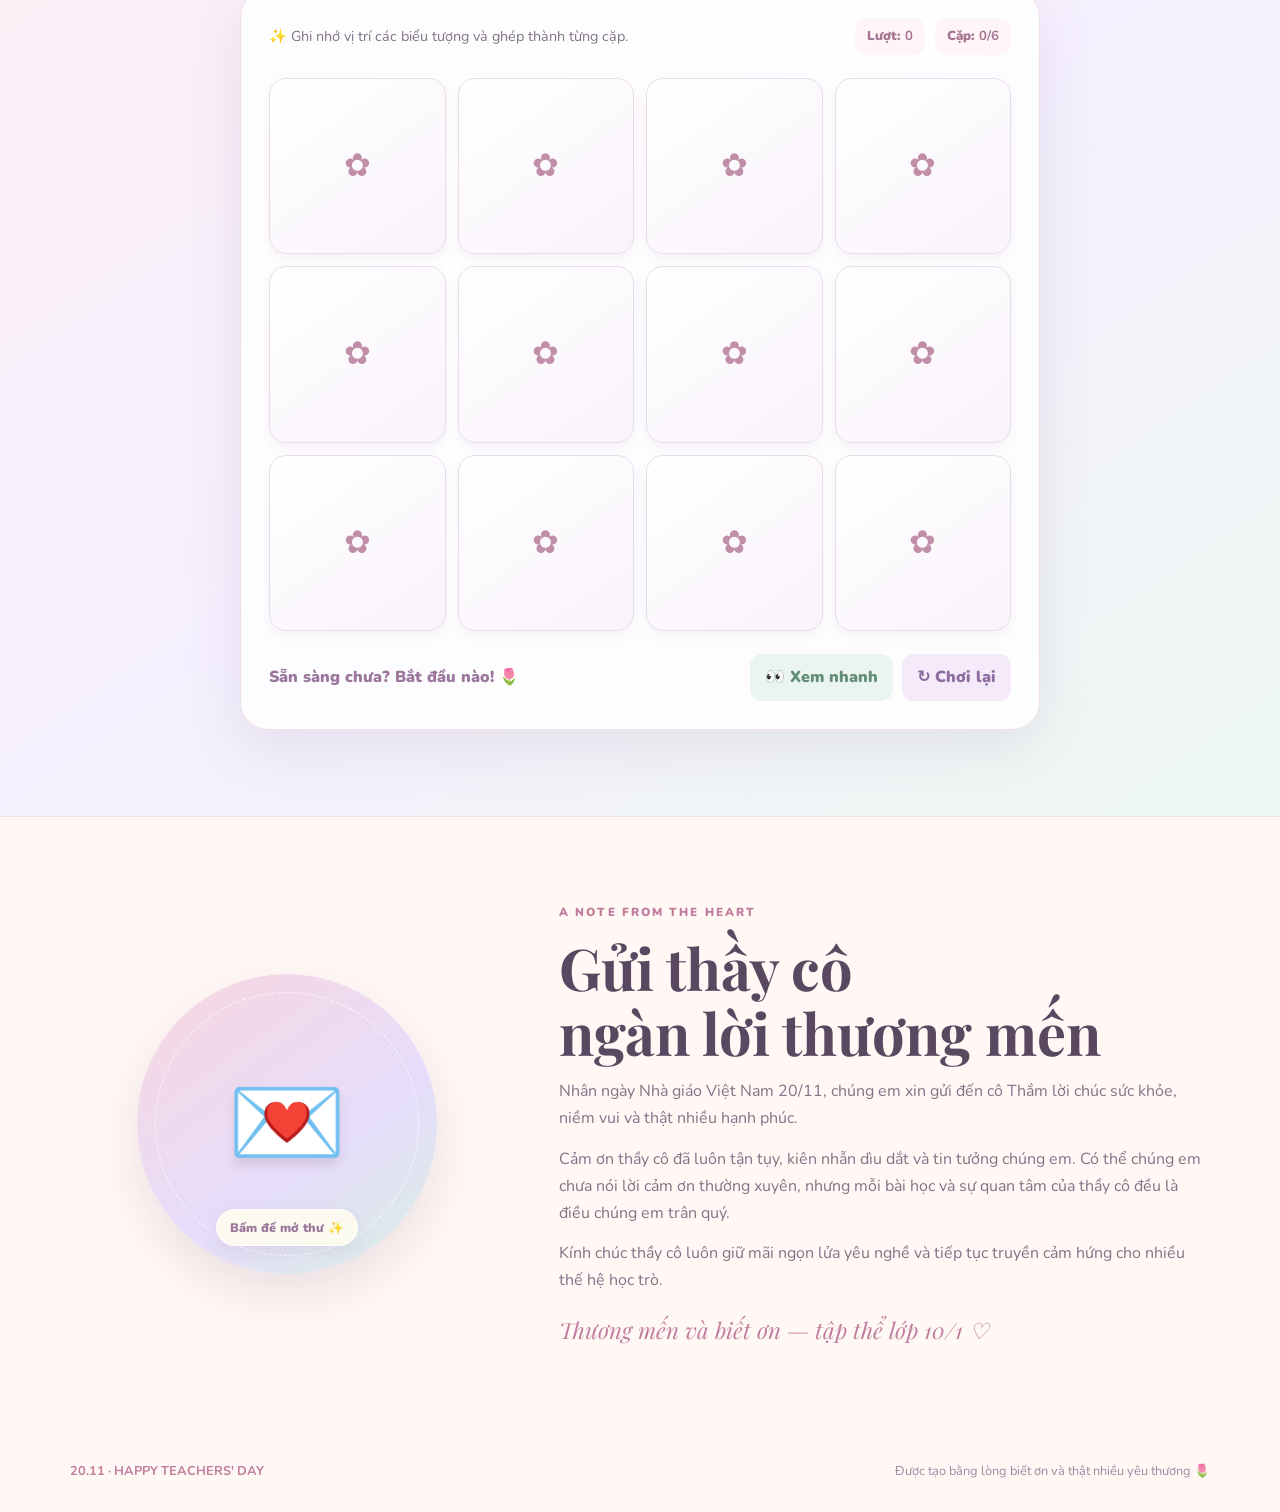
==== commit 5b43660f: "Change 'thầy' to 'giáo viên' in quote section Updated the quote to use 'giáo viên' instead of 'thầy'" ====
--- a/index.html
+++ b/index.html
@@ -240,7 +240,7 @@
 </div>
 </section>
 
-<section class="quote reveal"><div class="wrap"><div class="flower">🌸</div><blockquote>“Một người thầy tốt có thể chạm đến trái tim, mở ra trí tuệ và thắp sáng cả một tương lai.”</blockquote><small>HAPPY VIETNAMESE TEACHERS' DAY</small></div></section>
+<section class="quote reveal"><div class="wrap"><div class="flower">🌸</div><blockquote>“Một người giáo viên tốt có thể chạm đến trái tim, mở ra trí tuệ và thắp sáng cả một tương lai.”</blockquote><small>HAPPY VIETNAMESE TEACHERS' DAY</small></div></section>
 
 <section class="content wrap reveal" id="moments">
 <div class="heading"><div class="eyebrow">Our little memories</div><h2>Thanh xuân dưới mái trường</h2><p>Những khoảnh khắc thân quen được lưu giữ bằng nụ cười, tình bạn và lòng biết ơn.</p></div>
